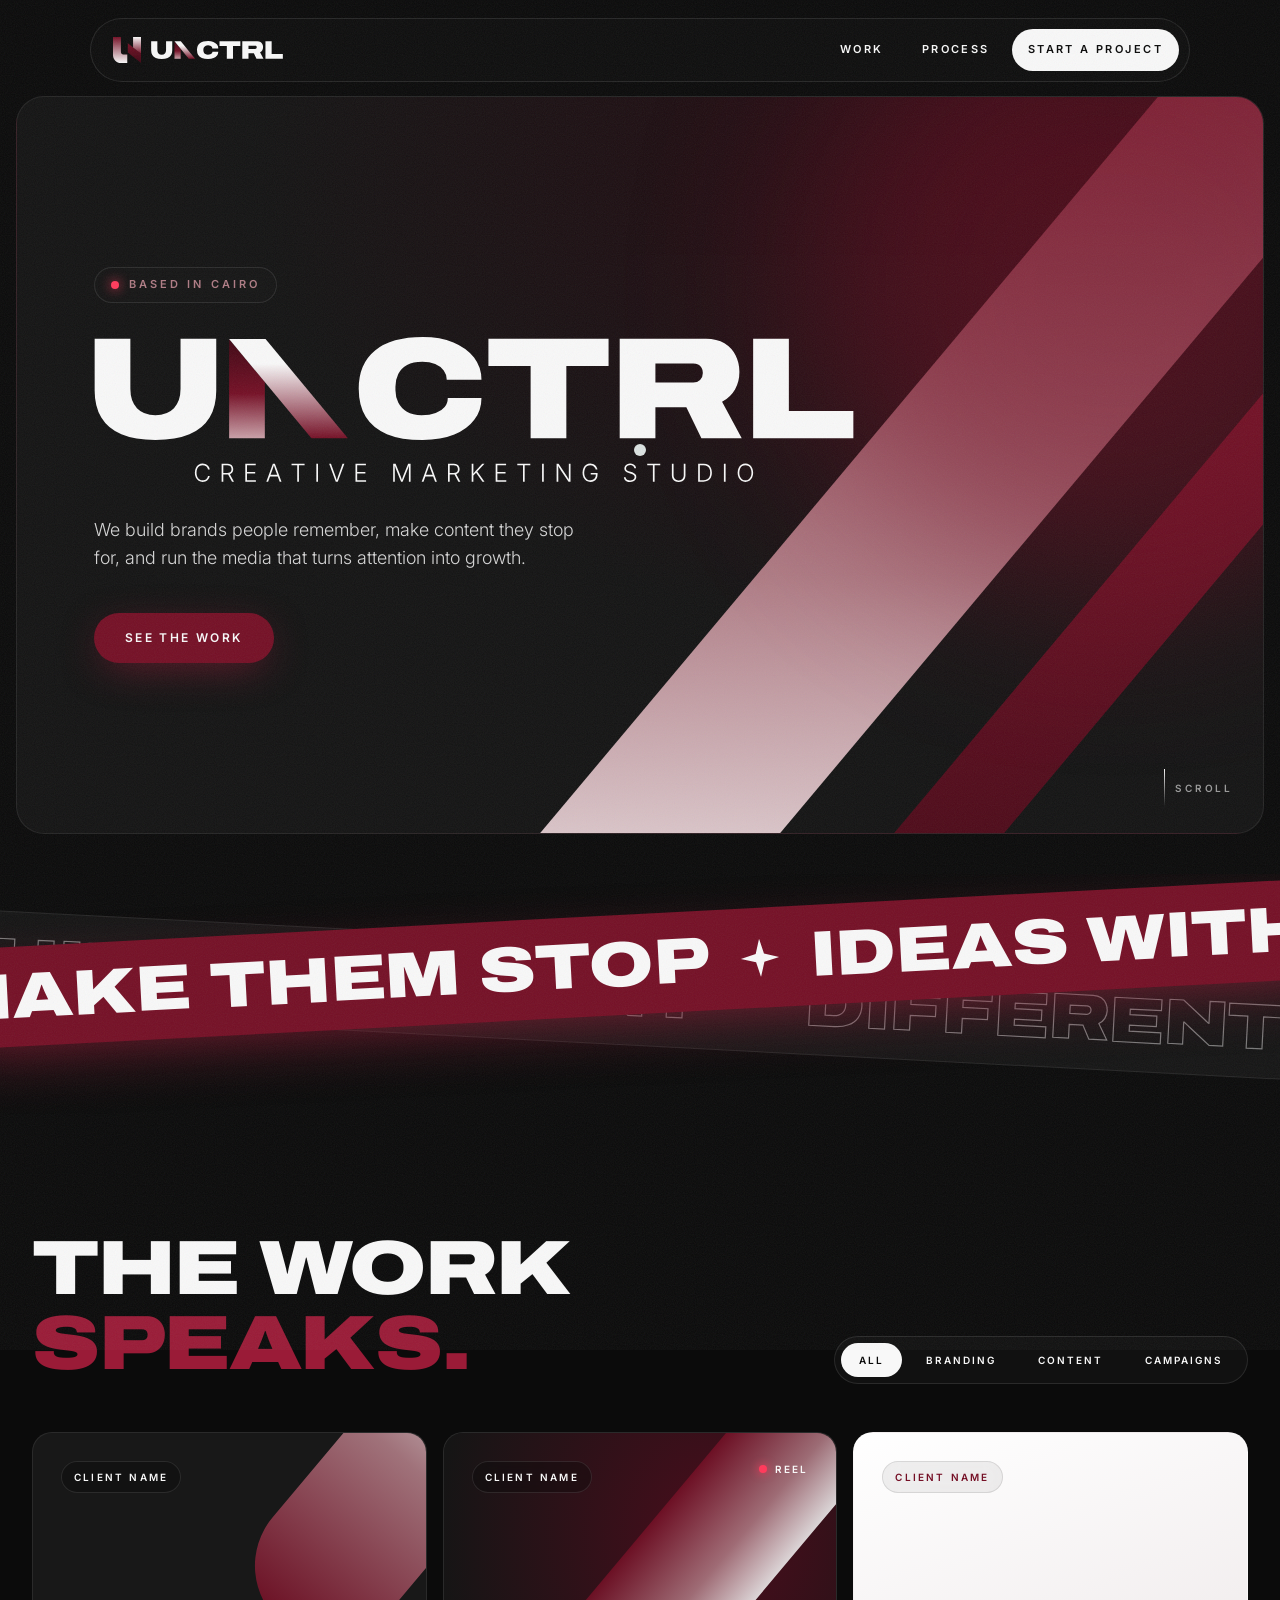
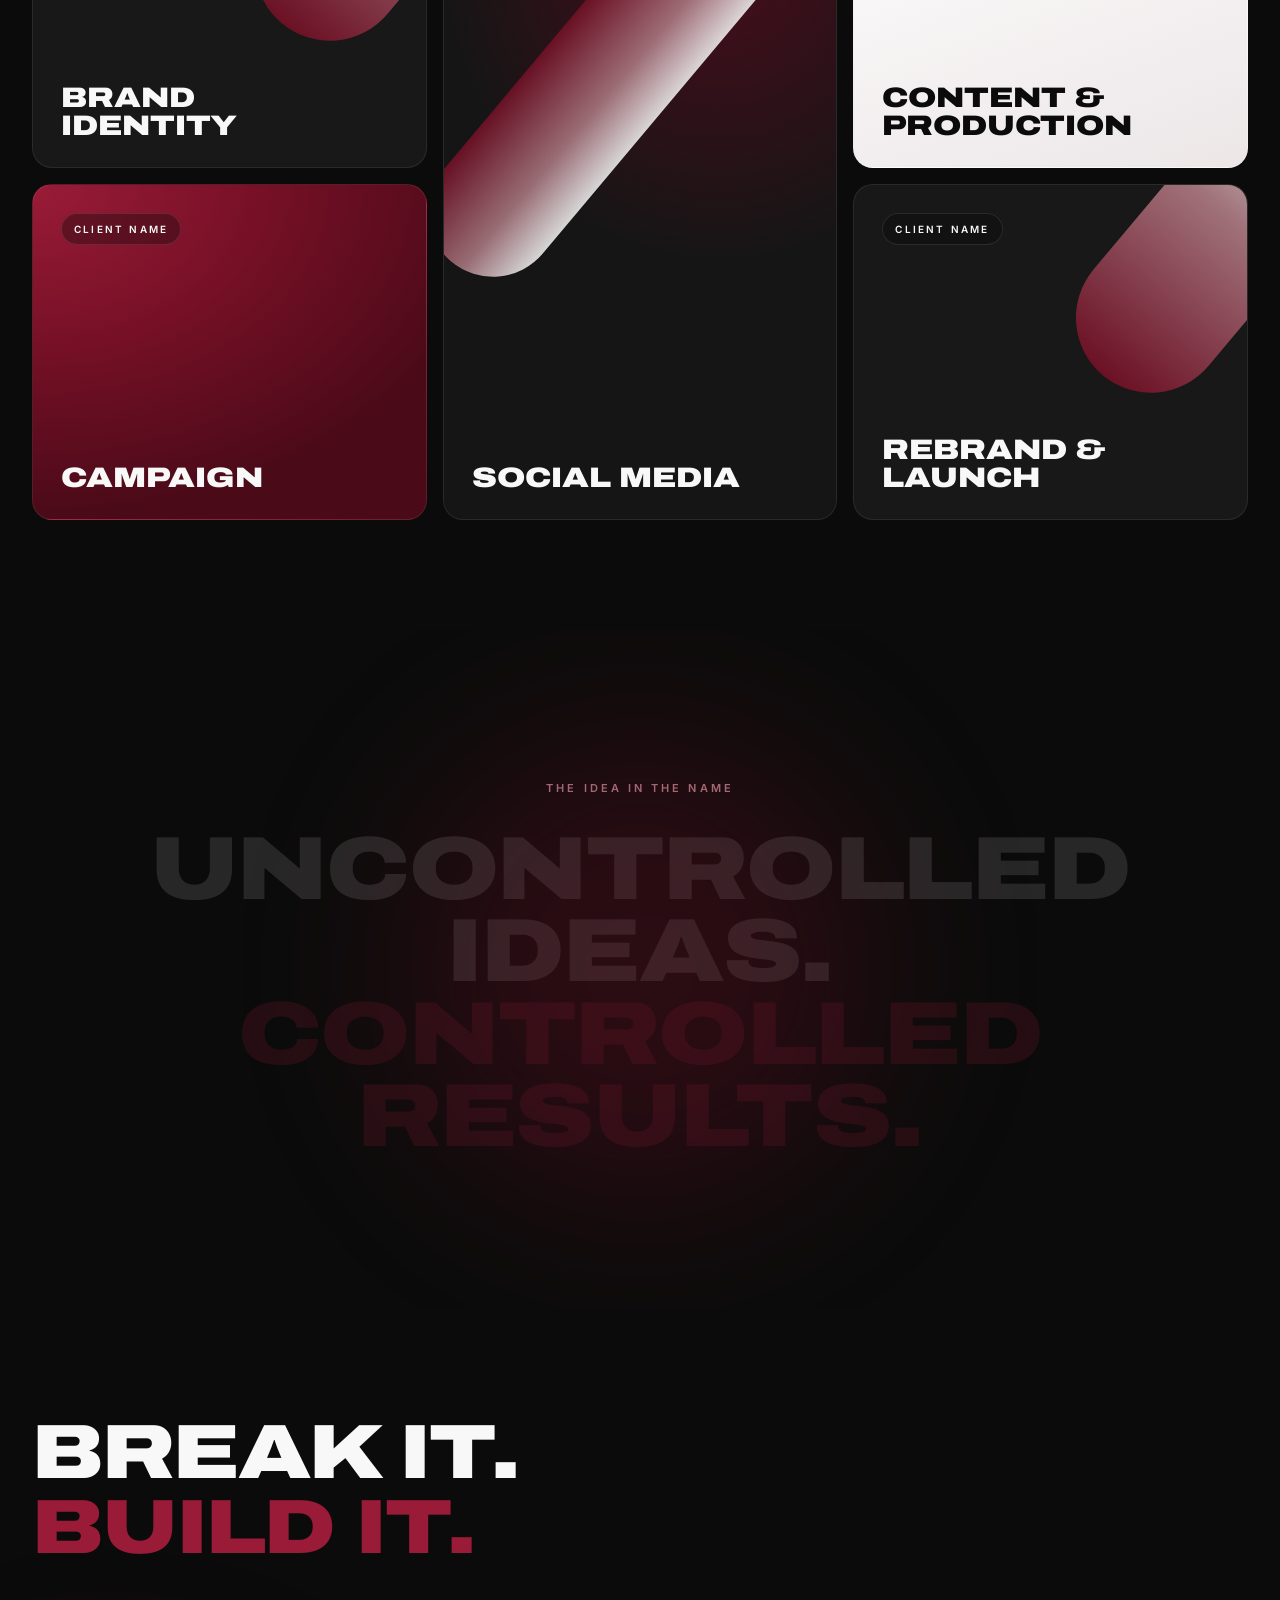
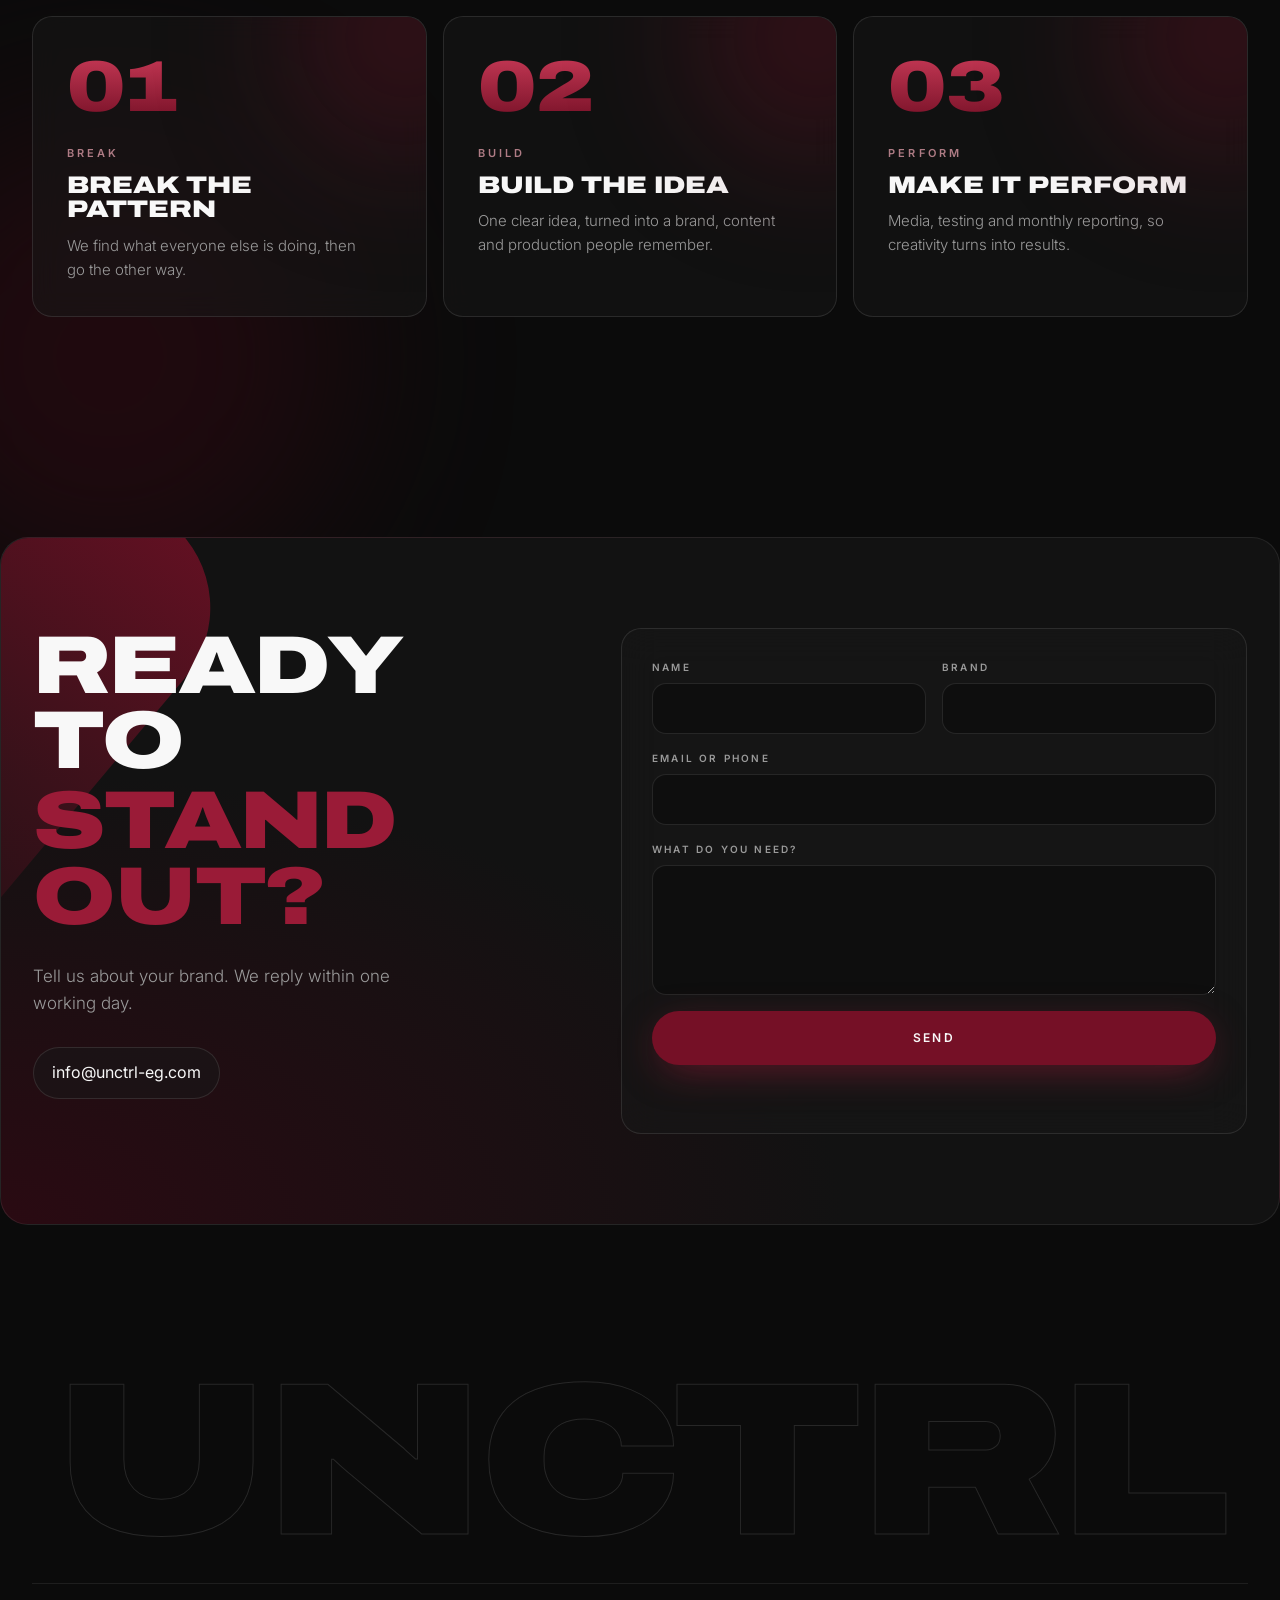
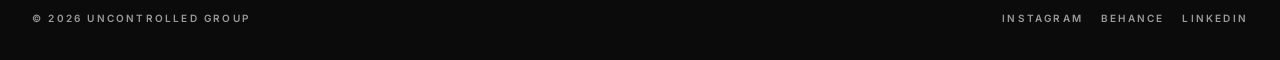
==== public/index.html @ 1ffe5663 "Add backend: admin panel at /admin, D1 content, KV media, contact messages" ====
<!DOCTYPE html>
<html lang="en">
<head>
<meta charset="UTF-8">
<meta name="viewport" content="width=device-width, initial-scale=1">
<title>UNCTRL | Creative marketing studio</title>
<meta name="description" content="UNCTRL is a creative marketing studio. We build brands people remember, make content they stop for, and run the media that turns attention into growth.">
<link rel="icon" href="/favicon.ico" sizes="48x48">
<link rel="icon" href="/favicon.svg" type="image/svg+xml">
<link rel="apple-touch-icon" href="/apple-touch-icon.png">
<link rel="manifest" href="/site.webmanifest">
<meta name="theme-color" content="#0B0B0B">
<meta property="og:title" content="UNCTRL | Creative marketing studio">
<meta property="og:description" content="Uncontrolled ideas. Controlled results.">
<meta property="og:image" content="https://unctrl-eg.com/og-image-1200x630.png">
<meta property="og:image:width" content="1200">
<meta property="og:image:height" content="630">
<link rel="preconnect" href="https://fonts.googleapis.com">
<link rel="preconnect" href="https://fonts.gstatic.com" crossorigin>
<link href="https://fonts.googleapis.com/css2?family=Archivo:wdth,wght@125,900&family=Inter:wght@300;400;600&display=swap" rel="stylesheet">
<link rel="stylesheet" href="/assets/style.css">
</head>
<body data-page="home">
<div class="grain" aria-hidden="true"></div>
<div class="cursor" aria-hidden="true"><span>View</span></div>

<header class="site-head">
  <div class="bar">
    <a class="brand" href="/" aria-label="UNCTRL home">
      <img class="icon" src="/assets/brand/unctrl-icon-gradient.svg" alt="">
      <img class="word" src="/assets/brand/unctrl-logo-gradient.svg" alt="UNCTRL">
    </a>
    <nav class="nav" aria-label="Main">
      <a href="#work">Work</a>
      <a href="#process">Process</a>
      <a class="cta" href="#contact">Start a project</a>
    </nav>
  </div>
</header>

<main>
  <div class="hero">
    <div class="hero-card">
      <span class="glow g1" aria-hidden="true"></span>
      <span class="hero-slash two intro" aria-hidden="true"></span>
      <span class="hero-slash intro" aria-hidden="true"></span>
      <div class="hero-inner">
        <span class="hero-kicker label intro" id="kicker"><i></i><span id="kicker-text"></span></span>
        <h1 class="intro d1"><img class="hero-logo" src="/assets/brand/unctrl-logo-tagline-gradient.svg" alt="UNCTRL"><span class="sr-only" id="tagline-sr"></span></h1>
        <p class="hero-line intro d2" id="hero-line"></p>
        <div class="hero-actions intro d3">
          <a class="btn btn-solid" href="#work">See the work</a>
          <button class="play" id="play" type="button" hidden><span class="ring"><svg viewBox="0 0 24 24" fill="currentColor"><path d="M6 4l14 8-14 8z"/></svg></span>Play showreel</button>
        </div>
      </div>
      <a class="scroll-cue" href="#work"><span></span>Scroll</a>
    </div>
  </div>

  <div class="tapes" aria-hidden="true">
    <div class="tape t2"><div class="tape-track" id="tape2"></div></div>
    <div class="tape t1"><div class="tape-track" id="tape1"></div></div>
  </div>

  <section id="work">
    <div class="wrap">
      <div class="sec-head">
        <h2 class="display reveal" id="work-title"></h2>
        <div class="filters fade" id="filters" role="group" aria-label="Filter projects"></div>
      </div>
      <div class="work-grid" id="work-grid"></div>
    </div>
  </section>

  <section class="statement">
    <span class="glow g1" aria-hidden="true"></span>
    <div class="wrap">
      <span class="label" id="statement-label"></span>
      <h2 class="display" id="statement"></h2>
    </div>
  </section>

  <section class="process" id="process">
    <span class="glow g2" aria-hidden="true"></span>
    <div class="wrap">
      <div class="sec-head"><h2 class="display reveal" id="process-title"></h2></div>
      <div class="steps" id="steps"></div>
    </div>
  </section>

  <section class="clients" id="clients" hidden>
    <div class="wrap">
      <span class="label" id="clients-title"></span>
      <div class="logos" id="logos"></div>
    </div>
  </section>

  <section class="contact" id="contact">
    <div class="panel">
      <span class="slash-bg" aria-hidden="true"></span>
      <div class="wrap grid">
        <div>
          <h2 class="display reveal" id="contact-title"></h2>
          <p class="lead fade" id="contact-text"></p>
          <div class="direct fade" id="direct"></div>
        </div>
        <form class="cform fade" id="cform" novalidate>
          <label>Name<input name="name" autocomplete="name" required></label>
          <label>Brand<input name="brand" autocomplete="organization"></label>
          <label class="full">Email or phone<input name="contact" autocomplete="email" required></label>
          <label class="full">What do you need?<textarea name="message" required></textarea></label>
          <input class="sr-only" name="website" tabindex="-1" autocomplete="off" aria-hidden="true">
          <button class="btn btn-solid" type="submit">Send</button>
          <p class="form-msg" id="form-msg" role="status"></p>
        </form>
      </div>
    </div>
  </section>
</main>

<footer class="site-foot">
  <div class="wrap">
    <div class="foot-big" aria-hidden="true">UNCTRL</div>
    <div class="row"><span id="foot-copy"></span><nav id="foot-social" aria-label="Social"></nav></div>
  </div>
</footer>

<div class="modal" id="modal" role="dialog" aria-modal="true" aria-label="Showreel">
  <button class="btn btn-line close" type="button">Close</button>
  <div class="frame"></div>
</div>

<script src="/assets/app.js"></script>
</body>
</html>
---- assets/style.css ----
:root{
  --black:#0B0B0B; --panel:#131313; --panel-2:#181818; --line:rgba(248,248,248,.08);
  --white:#F8F8F8; --burgundy:#751026; --burgundy-hi:#9A1B37; --mauve:#AF7C85; --grey:#6E6E6E; --grey-hi:#9A9A9A;
  --slash:linear-gradient(180deg,#751026 0%,#AF7C85 60%,#F8F8F8 100%);
  --glass:rgba(24,24,24,.55); --glass-line:rgba(248,248,248,.10);
  --display:"Archivo","Arial Black",sans-serif; --body:"Inter",system-ui,-apple-system,"Segoe UI",sans-serif;
  --r-lg:28px; --r-md:20px; --wrap:1280px;
  --ease:cubic-bezier(.16,1,.3,1);
}
*{box-sizing:border-box;margin:0;padding:0}
html{scroll-behavior:smooth}
body{background:var(--black);color:var(--white);font-family:var(--body);font-weight:300;line-height:1.6;-webkit-font-smoothing:antialiased;overflow-x:hidden}
img,video,iframe{display:block;max-width:100%}
a{color:inherit}
::selection{background:var(--burgundy);color:var(--white)}
:focus-visible{outline:2px solid var(--mauve);outline-offset:3px;border-radius:6px}
[hidden]{display:none!important}
.sr-only{position:absolute;width:1px;height:1px;overflow:hidden;clip:rect(0 0 0 0)}
.wrap{max-width:var(--wrap);margin:0 auto;padding:0 32px}
.display{font-family:var(--display);font-stretch:125%;font-weight:900;text-transform:uppercase;line-height:.92;letter-spacing:-.015em}
.accent{color:var(--burgundy-hi)}
.label{font-size:11px;font-weight:600;letter-spacing:.28em;text-transform:uppercase;color:var(--mauve)}

/* atmosphere: grain + drifting glow */
.grain{position:fixed;inset:-50%;z-index:100;pointer-events:none;opacity:.07;
  background-image:url("data:image/svg+xml,%3Csvg xmlns='http://www.w3.org/2000/svg' width='160' height='160'%3E%3Cfilter id='n'%3E%3CfeTurbulence type='fractalNoise' baseFrequency='.9' numOctaves='3' stitchTiles='stitch'/%3E%3C/filter%3E%3Crect width='100%25' height='100%25' filter='url(%23n)'/%3E%3C/svg%3E");
  animation:grain 1.2s steps(6) infinite}
@keyframes grain{0%{transform:translate(0,0)}20%{transform:translate(-3%,2%)}40%{transform:translate(2%,-3%)}60%{transform:translate(-2%,-1%)}80%{transform:translate(3%,3%)}100%{transform:translate(0,0)}}
.glow{position:absolute;border-radius:50%;filter:blur(90px);pointer-events:none;z-index:0;opacity:.55}
.glow.g1{width:620px;height:620px;background:#751026;top:-120px;right:-160px;animation:drift 18s ease-in-out infinite alternate}
.glow.g2{width:460px;height:460px;background:#3F0814;bottom:-160px;left:-120px;animation:drift 22s ease-in-out infinite alternate-reverse}
@keyframes drift{to{transform:translate(-80px,60px) scale(1.15)}}

/* buttons */
.btn{position:relative;display:inline-flex;align-items:center;justify-content:center;gap:10px;font:600 12px/1 var(--body);letter-spacing:.2em;text-transform:uppercase;padding:18px 30px;border-radius:999px;border:1px solid transparent;cursor:pointer;text-decoration:none;transition:background .3s var(--ease),color .3s,border-color .3s,box-shadow .4s var(--ease),transform .4s var(--ease)}
.btn-solid{background:var(--burgundy);color:var(--white);box-shadow:0 10px 40px -10px rgba(154,27,55,.7)}
.btn-solid:hover{background:var(--burgundy-hi);box-shadow:0 14px 60px -8px rgba(154,27,55,.9)}
.btn-line{border-color:var(--glass-line);color:var(--white);background:var(--glass);backdrop-filter:blur(12px)}
.btn-line:hover{border-color:rgba(248,248,248,.4)}

/* header: floating glass pill */
.site-head{position:fixed;top:18px;left:0;right:0;z-index:40;pointer-events:none}
.site-head .bar{pointer-events:auto;max-width:1100px;margin:0 auto;display:flex;align-items:center;justify-content:space-between;gap:20px;padding:10px 10px 10px 22px;border-radius:999px;background:rgba(19,19,19,.55);border:1px solid var(--glass-line);backdrop-filter:blur(18px) saturate(140%);-webkit-backdrop-filter:blur(18px) saturate(140%);transition:transform .5s var(--ease)}
.site-head.hide .bar{transform:translateY(-120%)}
.brand{display:flex;align-items:center;gap:10px;text-decoration:none}
.brand .icon{height:26px;width:auto}
.brand .word{height:18px;width:auto}
.nav{display:flex;align-items:center;gap:6px}
.nav a{font-size:11px;font-weight:600;letter-spacing:.22em;text-transform:uppercase;text-decoration:none;color:var(--white);padding:12px 16px;border-radius:999px;transition:background .3s}
.nav a:hover{background:rgba(248,248,248,.08)}
.nav a.cta{background:var(--white);color:var(--black)}
.nav a.cta:hover{background:var(--mauve);color:var(--white)}

/* hero */
.hero{position:relative;padding:96px 16px 0}
.hero-card{position:relative;max-width:1440px;margin:0 auto;border-radius:var(--r-lg);overflow:hidden;background:radial-gradient(120% 120% at 85% 10%,#2a0a12 0%,#141414 55%);border:1px solid var(--line);min-height:min(82vh,780px);display:flex;align-items:center;isolation:isolate}
.hero-photo{position:absolute;inset:0 0 0 35%;background-size:cover;background-position:center;filter:grayscale(1) contrast(1.1);opacity:.8;z-index:-1}
.hero-photo::after{content:"";position:absolute;inset:0;background:linear-gradient(90deg,#141414 0%,rgba(20,20,20,.1) 45%,rgba(117,16,38,.35) 100%)}
.hero-slash{position:absolute;top:-25%;bottom:-25%;right:14%;width:240px;border-radius:120px;background:var(--slash);transform:skewX(-40deg) translateX(var(--sx,0));opacity:.95;z-index:-1;filter:drop-shadow(0 0 60px rgba(154,27,55,.45))}
.hero-slash.two{right:-4%;width:110px;opacity:.5;background:linear-gradient(180deg,#9A1B37,#3F0814)}
.hero-photo ~ .hero-slash{mix-blend-mode:screen;opacity:.7}
.hero .glow.g1{opacity:.45}
.hero-inner{position:relative;z-index:2;padding:90px 6vw;width:100%}
.hero-kicker{display:inline-flex;align-items:center;gap:10px;padding:8px 16px;border-radius:999px;background:var(--glass);border:1px solid var(--glass-line);backdrop-filter:blur(10px);margin-bottom:34px}
.hero-kicker i{width:8px;height:8px;border-radius:50%;background:#ff3b5c;box-shadow:0 0 12px #ff3b5c;animation:pulse 2s infinite}
@keyframes pulse{50%{opacity:.35}}
.hero-logo{width:min(760px,74vw);height:auto}
.hero-line{margin-top:34px;max-width:46ch;font-size:clamp(16px,1.4vw,19px);color:#d6d6d6}
.hero-actions{display:flex;flex-wrap:wrap;align-items:center;gap:14px;margin-top:40px}
.play{display:inline-flex;align-items:center;gap:14px;background:none;border:0;color:var(--white);cursor:pointer;font:600 11px/1 var(--body);letter-spacing:.26em;text-transform:uppercase}
.play .ring{width:58px;height:58px;border-radius:50%;display:grid;place-items:center;background:var(--glass);border:1px solid var(--glass-line);backdrop-filter:blur(10px);transition:background .3s,transform .4s var(--ease)}
.play:hover .ring{background:var(--burgundy);transform:scale(1.08)}
.play svg{width:16px;height:16px;margin-left:3px}
.scroll-cue{position:absolute;right:30px;bottom:26px;z-index:2;display:flex;align-items:center;gap:10px;font-size:10px;font-weight:600;letter-spacing:.28em;text-transform:uppercase;color:var(--grey-hi);text-decoration:none}
.scroll-cue span{width:1px;height:38px;background:linear-gradient(var(--white),transparent);animation:cue 2s var(--ease) infinite}
@keyframes cue{0%{transform:scaleY(0);transform-origin:top}50%{transform:scaleY(1);transform-origin:top}51%{transform-origin:bottom}100%{transform:scaleY(0);transform-origin:bottom}}

/* load-in */
.intro{opacity:0;transform:translateY(30px);filter:blur(8px);transition:opacity 1.1s var(--ease),transform 1.1s var(--ease),filter 1.1s var(--ease)}
.loaded .intro{opacity:1;transform:none;filter:none}
.loaded .intro.d1{transition-delay:.15s}.loaded .intro.d2{transition-delay:.3s}.loaded .intro.d3{transition-delay:.45s}
.hero-slash.intro{transform:skewX(-40deg) translateY(40%);filter:none}
.loaded .hero-slash.intro{transform:skewX(-40deg) translateY(0);transition-duration:1.6s}

/* tape marquee */
.tapes{position:relative;height:240px;margin:40px 0 10px;overflow:hidden}
.tape{position:absolute;left:-5%;width:110%;display:flex;overflow:hidden;padding:18px 0}
.tape.t1{top:40px;background:var(--burgundy);transform:rotate(-3deg);z-index:2;box-shadow:0 20px 60px -20px rgba(154,27,55,.8)}
.tape.t2{top:70px;background:#151515;border-top:1px solid var(--line);border-bottom:1px solid var(--line);transform:rotate(3deg)}
.tape-track{display:flex;width:max-content;animation:marquee 30s linear infinite}
.tape.t2 .tape-track{animation-direction:reverse;animation-duration:38s}
.tape span{font-family:var(--display);font-stretch:125%;font-weight:900;text-transform:uppercase;font-size:clamp(36px,5vw,68px);line-height:1;white-space:nowrap;padding-right:.5em;display:flex;align-items:center;gap:.5em}
.tape.t2 span{color:transparent;-webkit-text-stroke:1.2px rgba(248,248,248,.45)}
.tape span svg{width:.6em;height:.6em;flex:none}
@keyframes marquee{to{transform:translateX(-50%)}}

/* sections */
section{position:relative;padding:110px 0}
.sec-head{display:flex;justify-content:space-between;align-items:flex-end;gap:24px;flex-wrap:wrap;margin-bottom:48px}
.sec-head h2{font-size:clamp(44px,6vw,92px)}

/* reveal-by-line headings */
.reveal .ln{display:block;overflow:hidden;padding-bottom:.06em}
.reveal .ln>span{display:block;transform:translateY(105%);transition:transform 1.1s var(--ease)}
.reveal.in .ln>span{transform:none}
.reveal.in .ln:nth-child(2)>span{transition-delay:.08s}
.reveal.in .ln:nth-child(3)>span{transition-delay:.16s}
.fade{opacity:0;transform:translateY(40px);transition:opacity 1s var(--ease),transform 1s var(--ease)}
.fade.in{opacity:1;transform:none}

/* work */
.filters{display:flex;gap:6px;flex-wrap:wrap;padding:6px;border-radius:999px;background:var(--glass);border:1px solid var(--glass-line);backdrop-filter:blur(10px)}
.filters button{font:600 10px/1 var(--body);letter-spacing:.2em;text-transform:uppercase;padding:12px 18px;border-radius:999px;border:0;background:none;color:var(--white);cursor:pointer;transition:background .3s,color .3s}
.filters button:hover{background:rgba(248,248,248,.08)}
.filters button[aria-pressed="true"]{background:var(--white);color:var(--black)}
.work-grid{display:grid;grid-template-columns:repeat(3,1fr);grid-auto-rows:160px;grid-auto-flow:dense;gap:16px}
.card{--mx:50%;--my:50%;position:relative;border-radius:var(--r-md);overflow:hidden;text-decoration:none;display:flex;flex-direction:column;justify-content:space-between;padding:28px;background:var(--panel-2);color:var(--white);isolation:isolate;grid-row:span 2;border:1px solid var(--line);transition:transform .6s var(--ease),border-color .4s,box-shadow .6s var(--ease)}
.card:hover{transform:translateY(-6px);border-color:rgba(175,124,133,.45);box-shadow:0 30px 80px -30px rgba(117,16,38,.8)}
.card::before{content:"";position:absolute;inset:0;z-index:1;pointer-events:none;opacity:0;transition:opacity .4s;background:radial-gradient(420px circle at var(--mx) var(--my),rgba(248,248,248,.10),transparent 45%)}
.card:hover::before{opacity:1}
.card.tall{grid-row:span 4}
.card .client{position:relative;z-index:2;display:inline-flex;align-self:flex-start;font-size:10px;font-weight:600;letter-spacing:.22em;text-transform:uppercase;padding:7px 12px;border-radius:999px;background:rgba(11,11,11,.35);border:1px solid var(--glass-line);backdrop-filter:blur(8px);color:var(--white)}
.card h3{font-family:var(--display);font-stretch:125%;font-weight:900;text-transform:uppercase;font-size:clamp(22px,2.2vw,32px);line-height:.98;max-width:12ch;position:relative;z-index:2}
.card .meta{position:relative;z-index:2;display:flex;justify-content:space-between;align-items:flex-end;gap:12px}
.card .go{flex:none;width:44px;height:44px;border-radius:50%;display:grid;place-items:center;background:var(--white);color:var(--black);transform:scale(0) rotate(-45deg);transition:transform .5s var(--ease)}
.card:hover .go{transform:scale(1) rotate(0)}
.card .go svg{width:16px;height:16px}
.card .cslash{position:absolute;right:-40px;top:-110px;width:150px;height:340px;border-radius:80px;background:linear-gradient(0deg,#751026 0%,#AF7C85 60%,#F8F8F8 100%);transform:rotate(40deg);opacity:.9;z-index:0;transition:transform .8s var(--ease)}
.card:hover .cslash{transform:rotate(40deg) translateY(30px)}
.card.v-burgundy{background:radial-gradient(120% 100% at 0% 0%,#9A1B37 0%,#751026 50%,#4a0a18 100%)}
.card.v-light{background:linear-gradient(160deg,#ffffff 0%,#ece6e7 100%);color:var(--black)}
.card.v-light .client{background:rgba(11,11,11,.06);border-color:rgba(11,11,11,.1);color:var(--burgundy)}
.card.v-light .go{background:var(--black);color:var(--white)}
.card.v-light::before{background:radial-gradient(420px circle at var(--mx) var(--my),rgba(117,16,38,.12),transparent 45%)}
.card.v-photo .cover{position:absolute;inset:0;width:100%;height:100%;object-fit:cover;z-index:-1;transition:transform 1s var(--ease)}
.card.v-photo:hover .cover{transform:scale(1.06)}
.card.v-photo::after{content:"";position:absolute;inset:0;background:linear-gradient(180deg,rgba(11,11,11,0) 40%,rgba(11,11,11,.85) 100%);z-index:-1}
.card .tall-art{position:absolute;inset:0;z-index:-1;background:radial-gradient(120% 80% at 70% 15%,#4a0d1c 0%,#151515 60%)}
.card .tall-art::before{content:"";position:absolute;left:-25%;top:20%;width:150%;height:130px;border-radius:80px;background:var(--slash);transform:rotate(-50deg);opacity:.85;transition:transform .9s var(--ease)}
.card:hover .tall-art::before{transform:rotate(-50deg) translateX(40px)}
.card .reel{position:absolute;top:28px;right:28px;z-index:2;display:flex;align-items:center;gap:8px;font-size:10px;font-weight:600;letter-spacing:.22em;text-transform:uppercase}
.card .reel i{width:8px;height:8px;border-radius:50%;background:#ff3b5c;box-shadow:0 0 10px #ff3b5c}
.empty{grid-column:1/-1;padding:60px;border:1px dashed #333;border-radius:var(--r-md);text-align:center;color:var(--grey-hi)}

/* statement (scroll-filled text) */
.statement{padding:150px 0;text-align:center;overflow:hidden}
.statement .label{display:block;margin-bottom:30px}
.statement h2{font-size:clamp(40px,7vw,120px)}
.fill{background:linear-gradient(90deg,var(--white) 0 var(--p,0%),rgba(248,248,248,.12) var(--p,0%) 100%);-webkit-background-clip:text;background-clip:text;color:transparent}
.fill.accent{background:linear-gradient(90deg,var(--burgundy-hi) 0 var(--p,0%),rgba(154,27,55,.18) var(--p,0%) 100%);-webkit-background-clip:text;background-clip:text}
.statement .glow.g1{width:460px;height:460px;top:calc(50% - 230px);right:calc(50% - 230px);opacity:.3}

/* process */
.steps{display:grid;grid-template-columns:repeat(3,1fr);gap:16px}
.step{position:relative;padding:34px;border-radius:var(--r-md);background:var(--glass);border:1px solid var(--glass-line);backdrop-filter:blur(14px);overflow:hidden;transition:transform .6s var(--ease),border-color .4s}
.step:hover{transform:translateY(-6px);border-color:rgba(175,124,133,.4)}
.step::after{content:"";position:absolute;width:240px;height:240px;right:-100px;top:-100px;border-radius:50%;background:#751026;filter:blur(70px);opacity:.35;transition:opacity .5s}
.step:hover::after{opacity:.7}
.step .num{font-family:var(--display);font-stretch:125%;font-weight:900;font-size:72px;line-height:1;background:linear-gradient(180deg,#C93A57,#751026);-webkit-background-clip:text;background-clip:text;color:transparent}
.step .label{display:block;margin:22px 0 10px}
.step h3{font-family:var(--display);font-stretch:125%;font-weight:900;text-transform:uppercase;font-size:24px;line-height:1.02}
.step p{color:var(--grey-hi);font-size:15px;margin-top:12px;max-width:34ch}
.process .glow.g2{opacity:.4}

/* clients */
.clients{text-align:center}
.clients .label{display:block;margin-bottom:28px;color:var(--grey-hi)}
.logos{display:grid;grid-template-columns:repeat(6,1fr);gap:12px}
.logos div{height:92px;border:1px solid var(--line);border-radius:16px;display:grid;place-items:center;padding:18px;background:rgba(248,248,248,.02);transition:background .3s}
.logos div:hover{background:rgba(248,248,248,.06)}
.logos img{max-height:44px;width:auto;filter:grayscale(1) brightness(1.6);opacity:.8}

/* contact */
.contact{overflow:hidden}
.contact .panel{position:relative;max-width:1440px;margin:0 auto;border-radius:var(--r-lg);border:1px solid var(--line);background:radial-gradient(120% 120% at 0% 100%,#2a0a12 0%,#121212 55%);overflow:hidden;isolation:isolate;padding:90px 0}
.contact .slash-bg{position:absolute;left:-120px;top:-80px;width:220px;height:560px;border-radius:120px;background:linear-gradient(180deg,var(--burgundy),rgba(117,16,38,0));transform:rotate(40deg);opacity:.8;z-index:-1}
.contact .grid{display:grid;grid-template-columns:1fr 1fr;gap:70px;align-items:start}
.contact h2{font-size:clamp(48px,6.4vw,96px)}
.contact .lead{color:var(--grey-hi);margin-top:24px;max-width:36ch;font-size:17px}
.contact .direct{margin-top:30px;display:flex;flex-wrap:wrap;gap:10px}
.contact .direct a{text-decoration:none;font-weight:400;padding:12px 18px;border-radius:999px;background:var(--glass);border:1px solid var(--glass-line);transition:border-color .3s}
.contact .direct a:hover{border-color:var(--mauve)}
form.cform{display:grid;grid-template-columns:1fr 1fr;gap:16px;padding:30px;border-radius:var(--r-md);background:var(--glass);border:1px solid var(--glass-line);backdrop-filter:blur(18px)}
.cform label{display:grid;gap:8px;font-size:10px;font-weight:600;letter-spacing:.22em;text-transform:uppercase;color:var(--grey-hi)}
.cform .full{grid-column:1/-1}
.cform input,.cform textarea{background:rgba(11,11,11,.6);border:1px solid rgba(248,248,248,.1);border-radius:14px;color:var(--white);font:400 15px var(--body);padding:15px 16px;letter-spacing:0;text-transform:none;transition:border-color .3s,box-shadow .3s}
.cform input:focus,.cform textarea:focus{border-color:var(--mauve);outline:none;box-shadow:0 0 0 4px rgba(175,124,133,.15)}
.cform textarea{min-height:130px;resize:vertical}
.cform .btn{grid-column:1/-1;padding:20px}
.form-msg{grid-column:1/-1;min-height:1.6em;font-size:14px}
.form-msg.err{color:#ff9aa9}

/* footer */
.site-foot{padding:40px 0 34px}
.foot-big{font-family:var(--display);font-stretch:125%;font-weight:900;font-size:clamp(64px,17vw,260px);line-height:.8;text-align:center;letter-spacing:-.02em;color:transparent;-webkit-text-stroke:1px rgba(248,248,248,.12);margin-bottom:34px;user-select:none}
.site-foot .row{display:flex;justify-content:space-between;gap:20px;flex-wrap:wrap;font-size:10px;font-weight:600;letter-spacing:.22em;text-transform:uppercase;color:var(--grey-hi);border-top:1px solid var(--line);padding-top:26px}
.site-foot nav{display:flex;gap:18px}
.site-foot a{text-decoration:none}
.site-foot a:hover{color:var(--white)}

/* custom cursor (pointer devices only) */
.cursor{position:fixed;top:0;left:0;z-index:200;pointer-events:none;width:12px;height:12px;margin:-6px 0 0 -6px;border-radius:50%;background:var(--white);mix-blend-mode:difference;transition:width .35s var(--ease),height .35s var(--ease),margin .35s var(--ease),background .35s;display:grid;place-items:center}
.cursor span{font:600 10px/1 var(--body);letter-spacing:.2em;text-transform:uppercase;color:var(--black);opacity:0;transition:opacity .2s}
.cursor.link{width:46px;height:46px;margin:-23px 0 0 -23px}
.cursor.view{width:96px;height:96px;margin:-48px 0 0 -48px;mix-blend-mode:normal;background:var(--white)}
.cursor.view span{opacity:1}
@media (hover:none),(pointer:coarse){.cursor{display:none}}

/* video modal */
.modal{position:fixed;inset:0;z-index:150;background:rgba(0,0,0,.85);backdrop-filter:blur(10px);display:none;align-items:center;justify-content:center;padding:24px}
.modal.open{display:flex}
.modal .frame{width:min(1100px,100%);aspect-ratio:16/9;background:#000;border-radius:var(--r-md);overflow:hidden}
.modal .frame iframe,.modal .frame video{width:100%;height:100%;border:0}
.modal .close{position:absolute;top:20px;right:24px}

/* project page */
.p-head{padding:150px 0 40px}
.p-head .back{display:inline-flex;font-size:11px;font-weight:600;letter-spacing:.22em;text-transform:uppercase;color:var(--white);text-decoration:none;padding:10px 16px;border-radius:999px;background:var(--glass);border:1px solid var(--glass-line)}
.p-head .back:hover{border-color:var(--mauve)}
.p-head h1{font-size:clamp(48px,8vw,128px);margin-top:30px}
.p-meta{display:flex;gap:10px;flex-wrap:wrap;margin-top:34px}
.p-meta div{padding:14px 20px;border-radius:16px;background:var(--glass);border:1px solid var(--glass-line)}
.p-meta div span{display:block}
.p-meta div span:last-child{margin-top:4px;font-weight:400}
.p-body{display:grid;grid-template-columns:1fr 1.4fr;gap:60px;padding:40px 0 20px}
.p-body .p-sum{font-size:24px;color:var(--white);font-weight:400;line-height:1.4}
.p-body p{color:#cfcfcf;font-size:18px;max-width:60ch;white-space:pre-line}
.p-video,.p-cover{border-radius:var(--r-md);overflow:hidden;margin:30px 0;border:1px solid var(--line)}
.p-video{aspect-ratio:16/9;background:#000}
.p-video iframe,.p-video video{width:100%;height:100%;border:0}
.p-cover img{width:100%}
.p-gallery{display:grid;grid-template-columns:1fr 1fr;gap:16px;padding-bottom:40px}
.p-gallery img{width:100%;border-radius:var(--r-md)}
.p-next{padding:60px 0 90px}
.p-next a{display:block;text-decoration:none;padding:40px;border-radius:var(--r-lg);border:1px solid var(--line);background:radial-gradient(120% 140% at 100% 0%,#2a0a12 0%,#141414 60%);transition:border-color .4s,transform .6s var(--ease)}
.p-next a:hover{border-color:rgba(175,124,133,.5);transform:translateY(-4px)}
.p-next .display{font-size:clamp(32px,5vw,72px);display:block;margin-top:14px}

@media (max-width:980px){
  .work-grid{grid-template-columns:1fr 1fr}
  .steps{grid-template-columns:1fr}
  .logos{grid-template-columns:repeat(3,1fr)}
  .contact .grid,.p-body{grid-template-columns:1fr;gap:40px}
}
@media (max-width:640px){
  .wrap{padding:0 20px}
  .site-head{top:10px;padding:0 10px}
  .site-head .bar{padding:8px 8px 8px 16px}
  .nav a:not(.cta){display:none}
  .brand .word{height:15px}
  .brand .icon{height:22px}
  .hero{padding:78px 10px 0}
  .hero-card{min-height:78vh}
  .hero-inner{padding:60px 22px 90px}
  .hero-slash{right:-14%;width:130px}
  .hero-slash.two{display:none}
  .hero-photo{inset:0}
  .tapes{height:170px}
  .tape{padding:12px 0}
  .tape.t2{top:60px}
  .work-grid{grid-template-columns:1fr;grid-auto-rows:120px}
  .card.tall{grid-row:span 3}
  .card .go{transform:none;width:38px;height:38px}
  form.cform{grid-template-columns:1fr;padding:20px}
  .contact .panel{padding:60px 0}
  .logos{grid-template-columns:repeat(2,1fr)}
  .p-gallery{grid-template-columns:1fr}
  section{padding:80px 0}
  .statement{padding:100px 0}
  .statement h2{font-size:7.4vw}
  .glow.g1{width:340px;height:340px}
  .statement .glow.g1{width:280px;height:280px;top:calc(50% - 140px);right:calc(50% - 140px)}
  .filters{border-radius:22px}
}
@media (prefers-reduced-motion:reduce){
  html{scroll-behavior:auto}
  .grain,.glow,.tape-track,.hero-kicker i,.scroll-cue span{animation:none}
  .intro,.fade,.reveal .ln>span{opacity:1!important;transform:none!important;filter:none!important;transition:none!important}
  .card,.card .cslash,.step,.cover{transition:none!important}
  .fill{--p:100%!important}
}
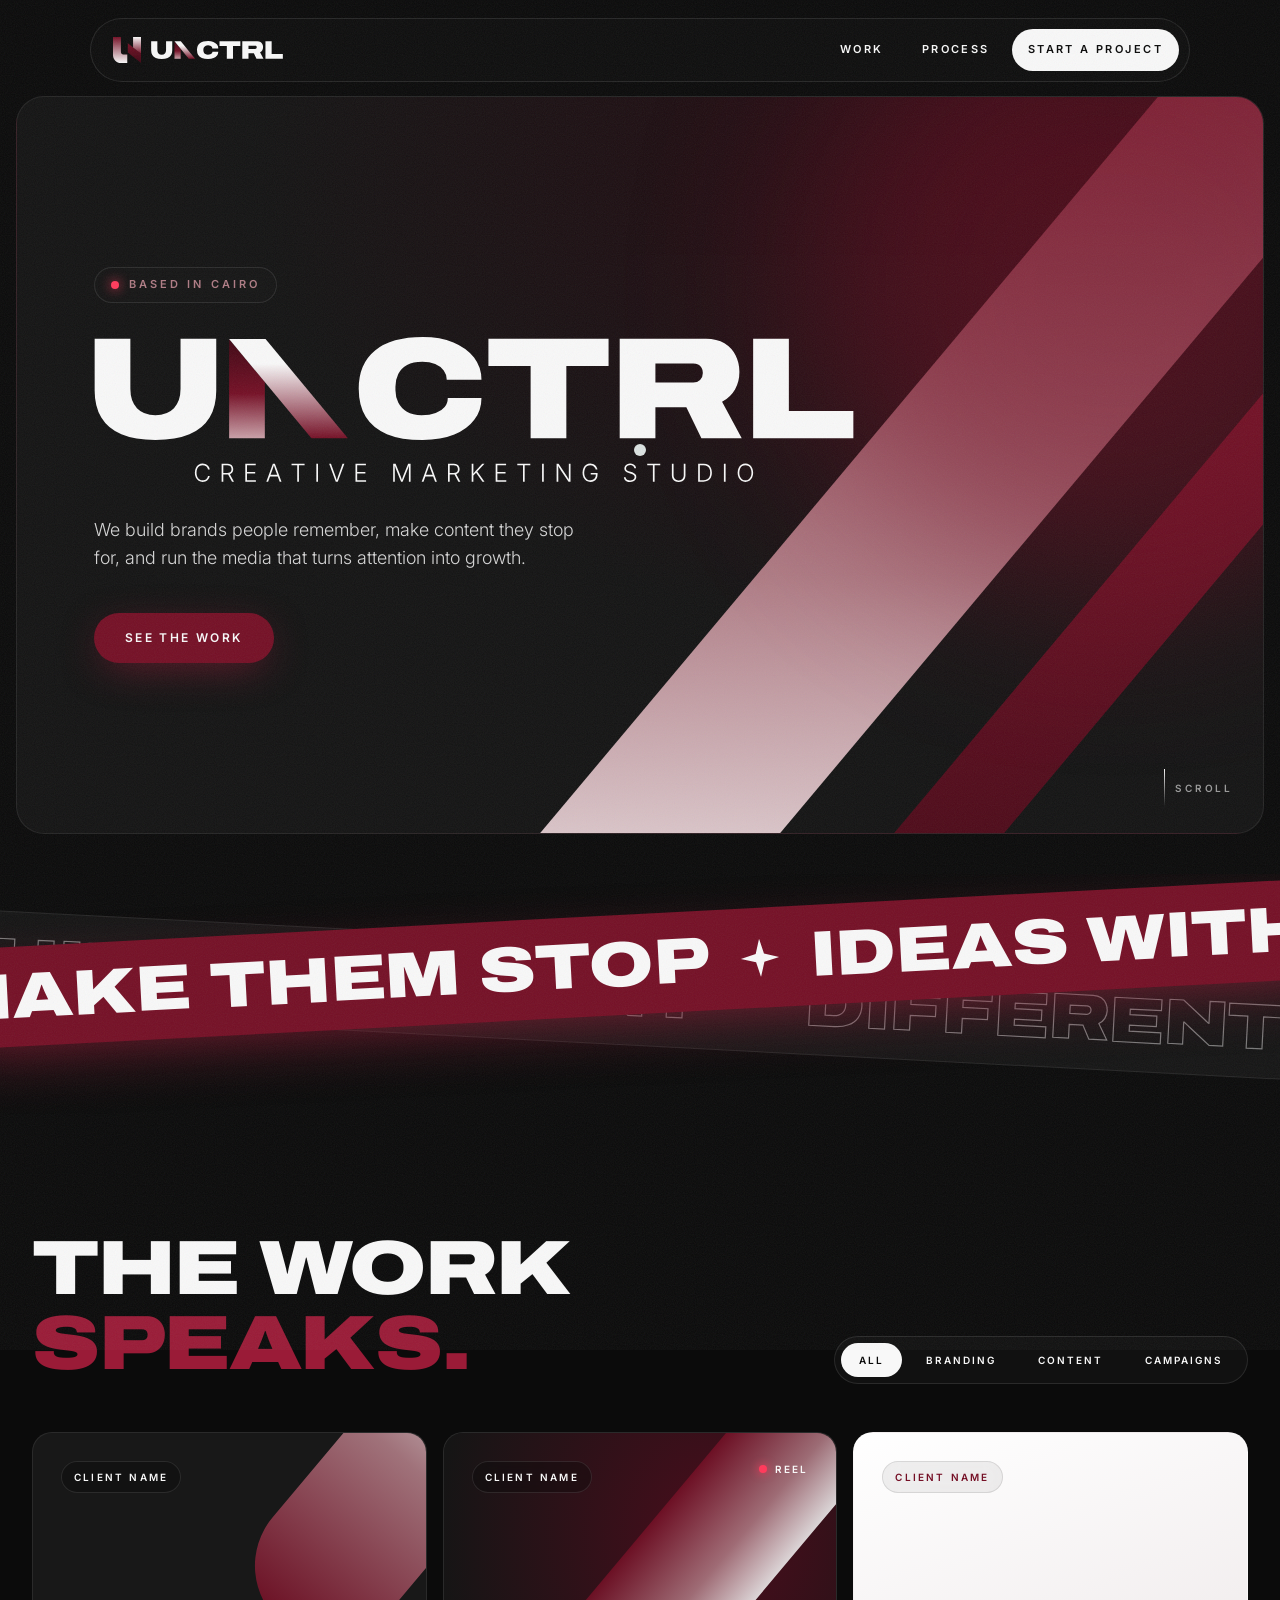
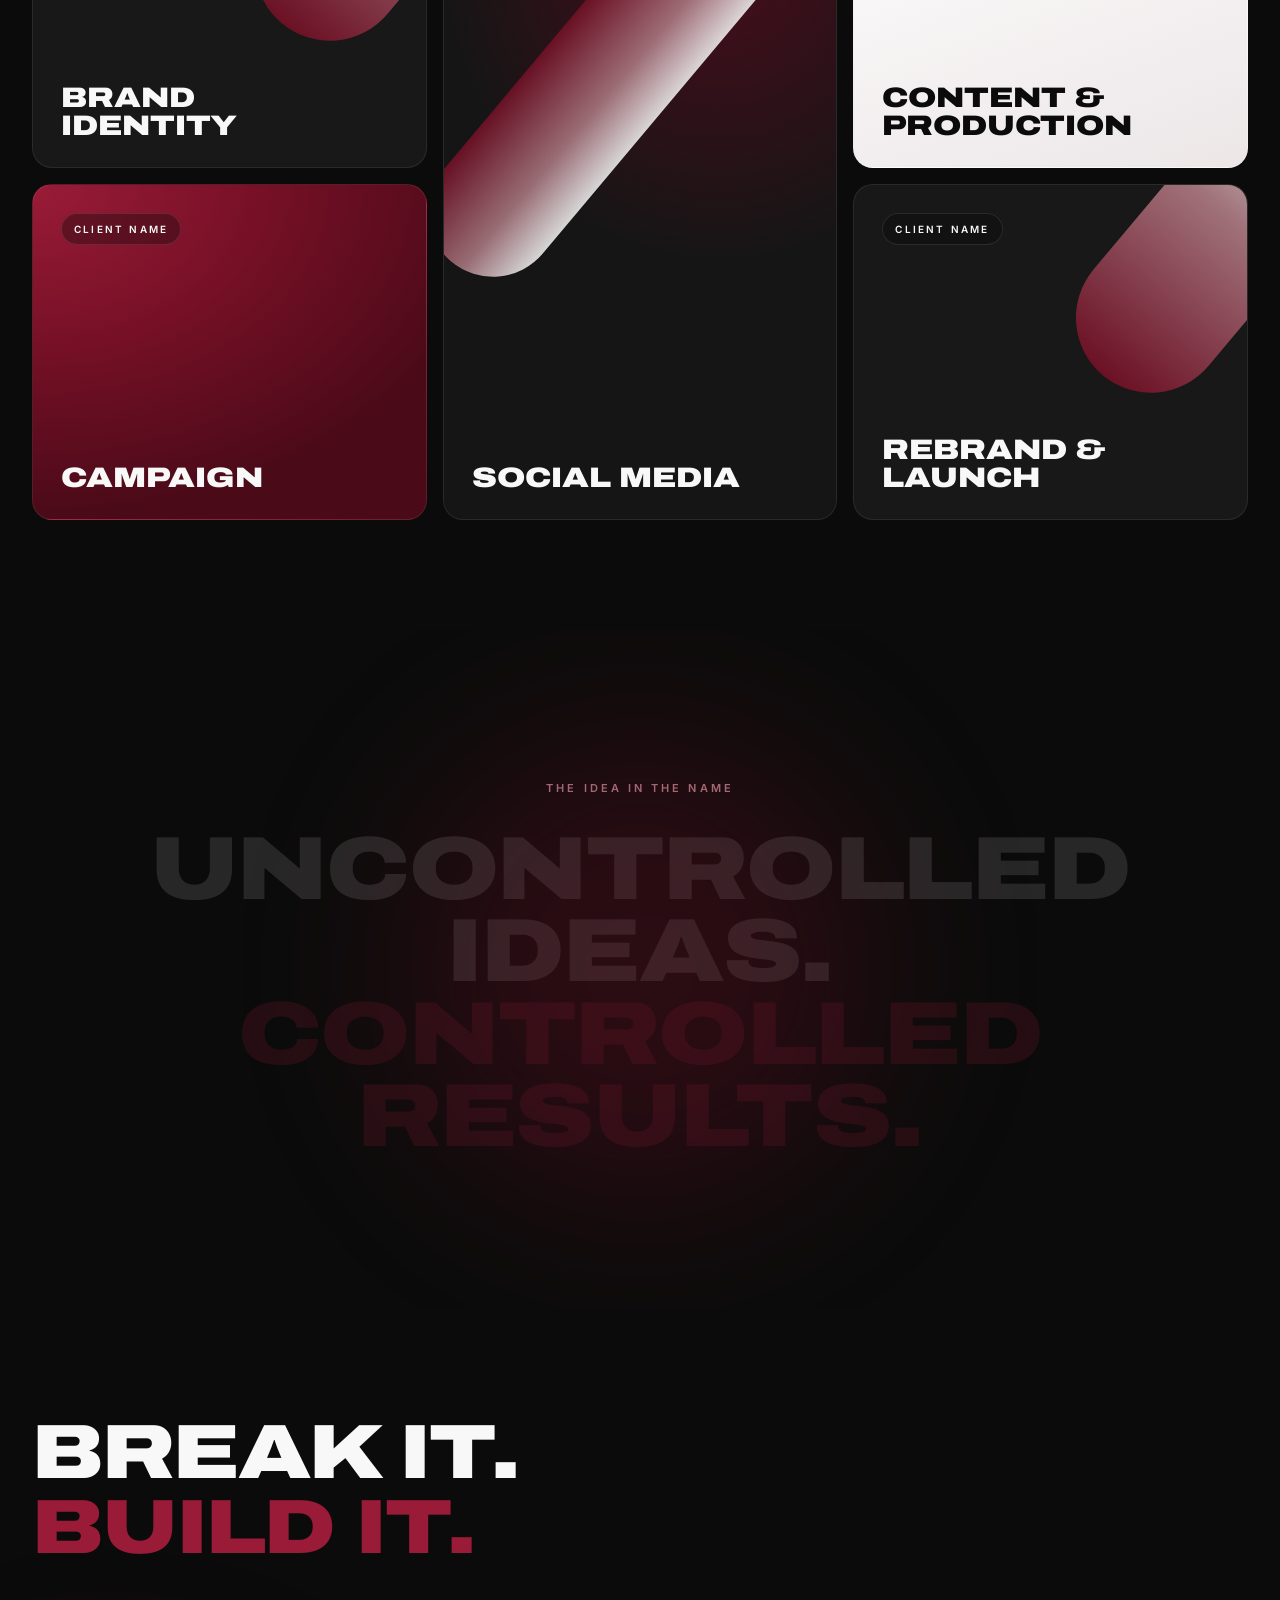
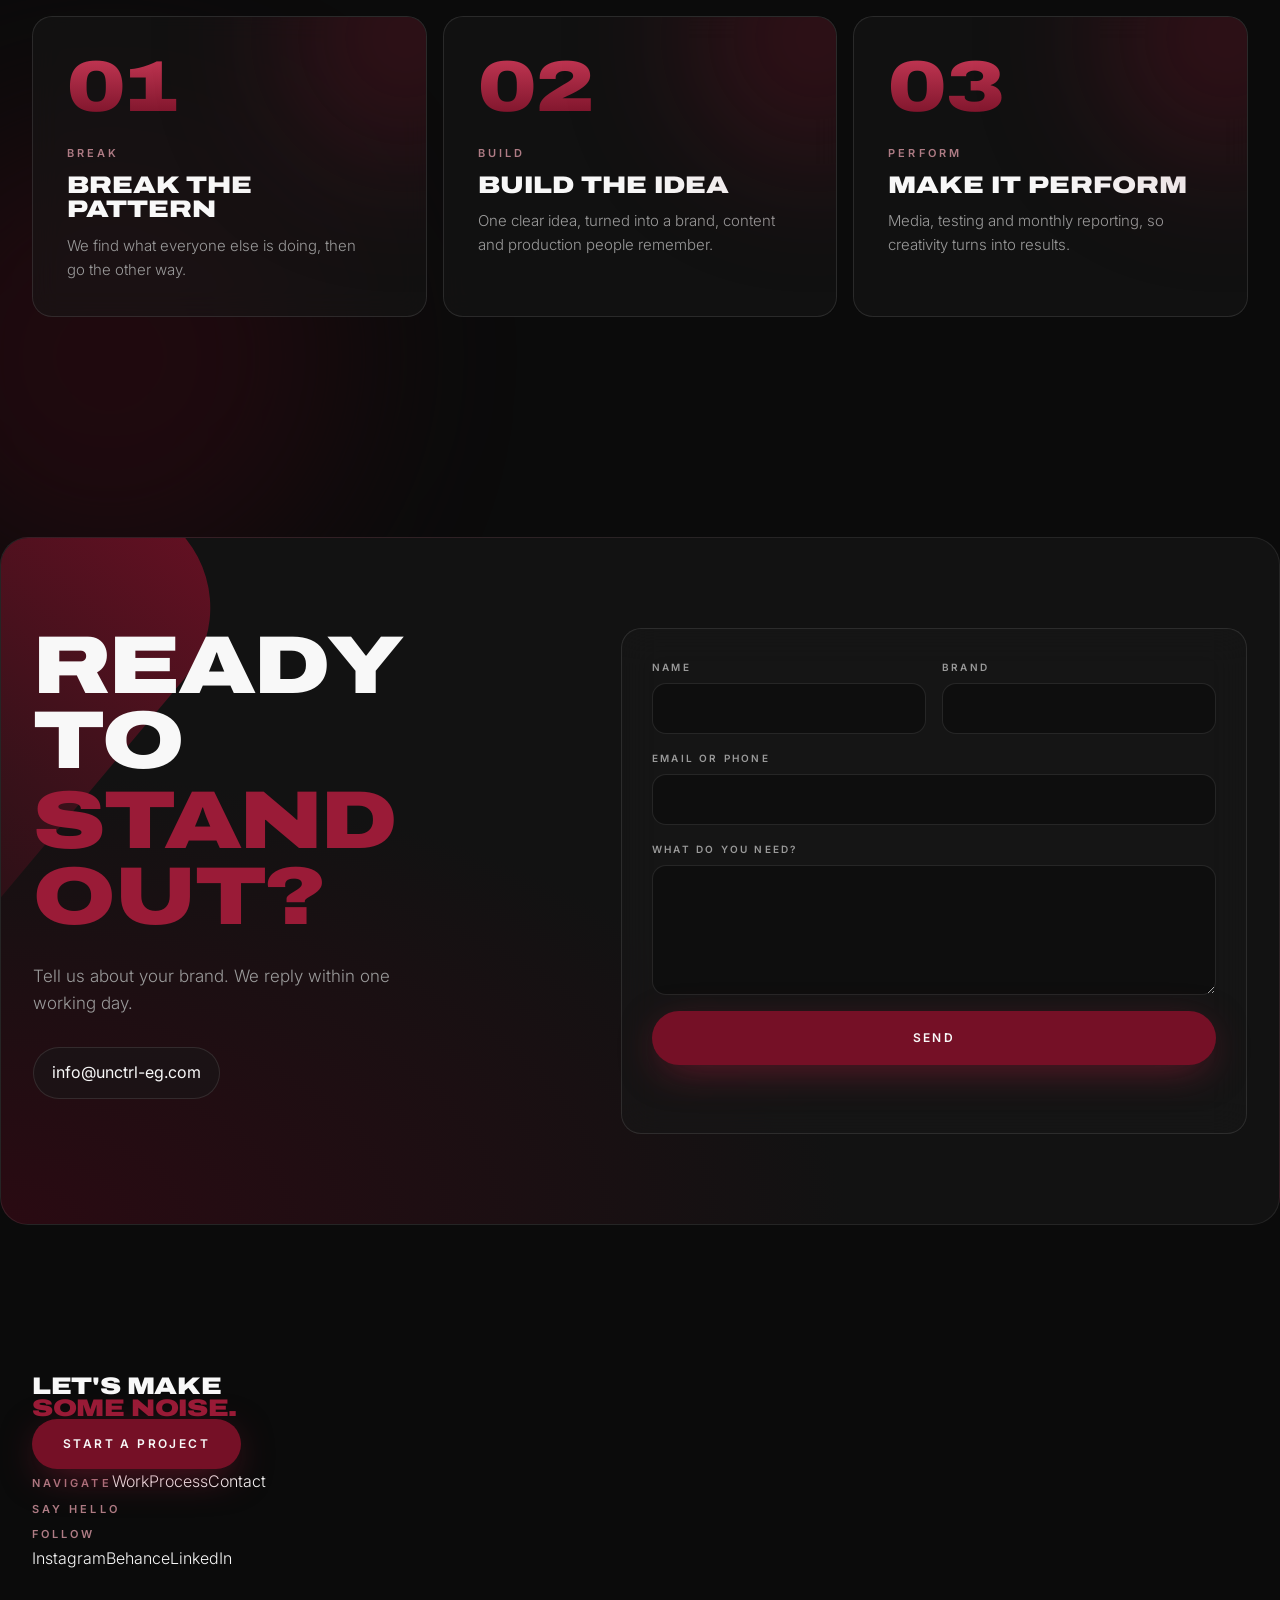
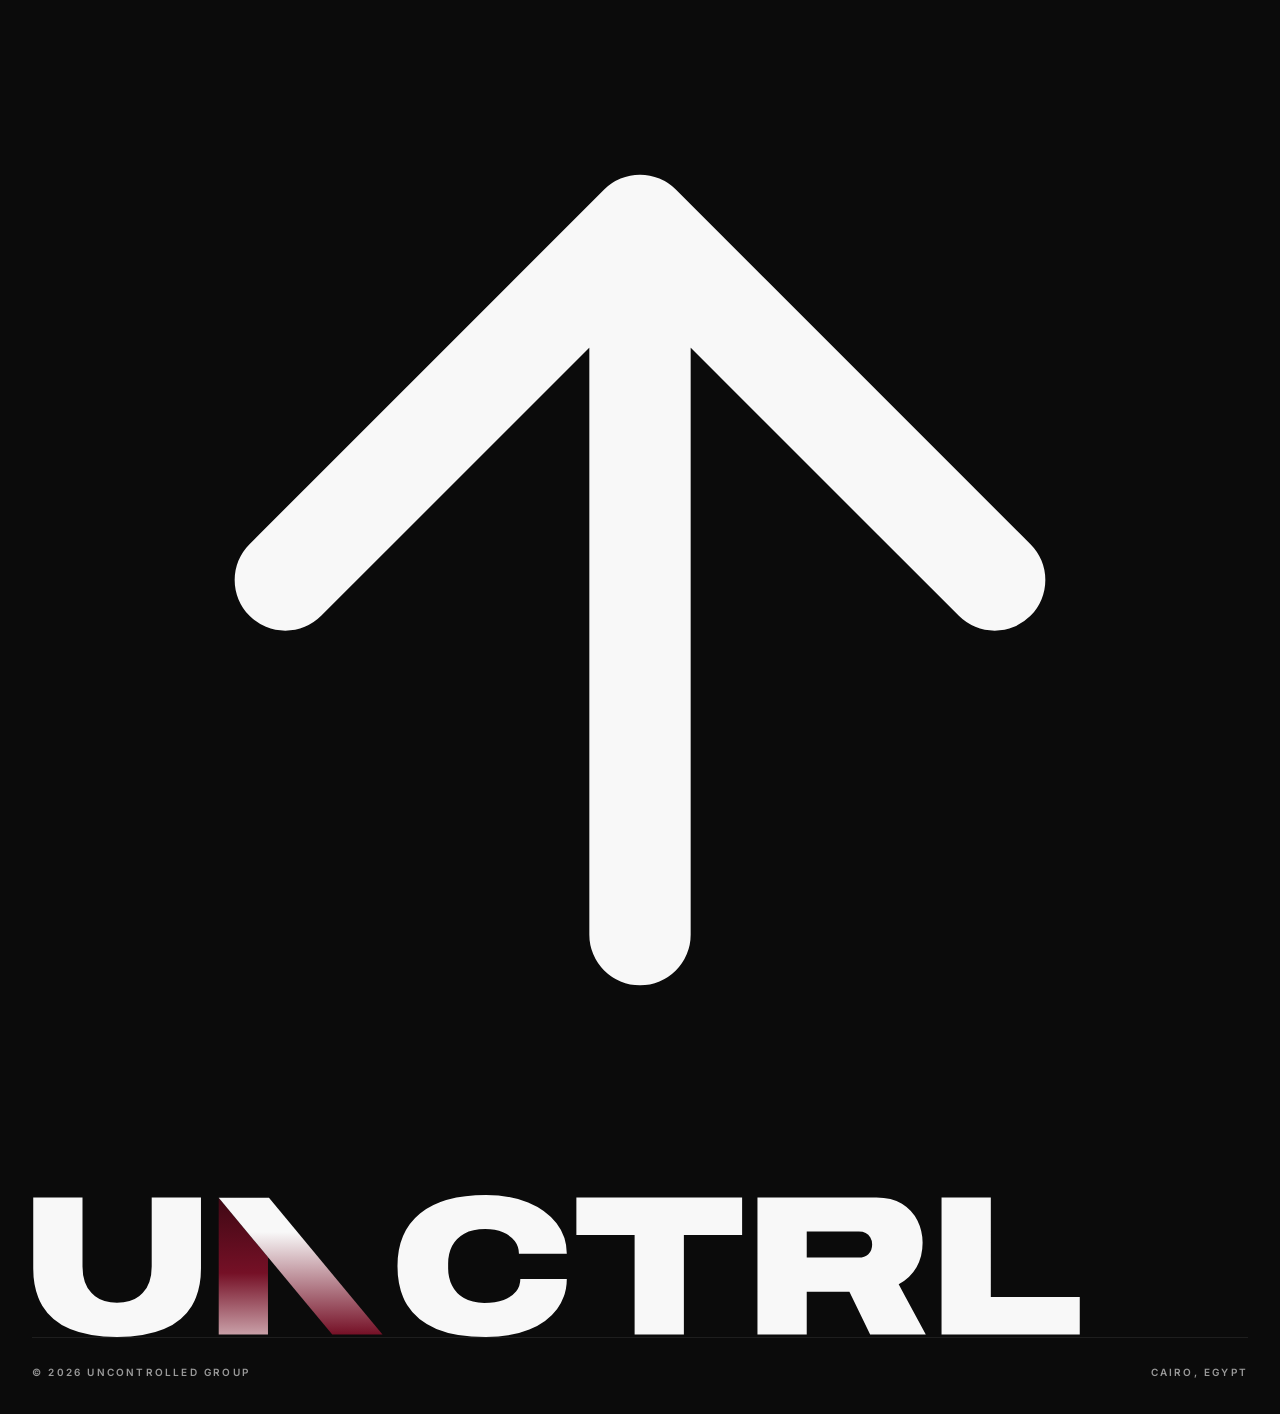
==== commit 78e1994a: "New footer: CTA, links, contact, fitted wordmark" ====
--- a/public/index.html
+++ b/public/index.html
@@ -20,7 +20,7 @@
 <link href="https://fonts.googleapis.com/css2?family=Archivo:wdth,wght@125,900&family=Inter:wght@300;400;600&display=swap" rel="stylesheet">
 <link rel="stylesheet" href="/assets/style.css">
 </head>
-<body data-page="home">
+<body id="top" data-page="home">
 <div class="grain" aria-hidden="true"></div>
 <div class="cursor" aria-hidden="true"><span>View</span></div>
 
@@ -120,8 +120,18 @@
 
 <footer class="site-foot">
   <div class="wrap">
-    <div class="foot-big" aria-hidden="true">UNCTRL</div>
-    <div class="row"><span id="foot-copy"></span><nav id="foot-social" aria-label="Social"></nav></div>
+    <div class="foot-top">
+      <h2 class="display">Let's make<br><span class="accent">some noise.</span></h2>
+      <a class="btn btn-solid" id="foot-mail" href="/#contact">Start a project</a>
+    </div>
+    <div class="foot-cols">
+      <div><span class="label">Navigate</span><a href="/#work">Work</a><a href="/#process">Process</a><a href="/#contact">Contact</a></div>
+      <div><span class="label">Say hello</span><div id="foot-contact"></div></div>
+      <div><span class="label">Follow</span><div id="foot-social"></div></div>
+      <div class="foot-up"><a href="#top" class="up" aria-label="Back to top"><svg viewBox="0 0 24 24" fill="none" stroke="currentColor" stroke-width="2" stroke-linecap="round" stroke-linejoin="round"><path d="M12 19V5M5 12l7-7 7 7"/></svg></a></div>
+    </div>
+    <img class="foot-logo" src="/assets/brand/unctrl-logo-gradient.svg" alt="" aria-hidden="true">
+    <div class="row"><span id="foot-copy"></span><span>Cairo, Egypt</span></div>
   </div>
 </footer>
 
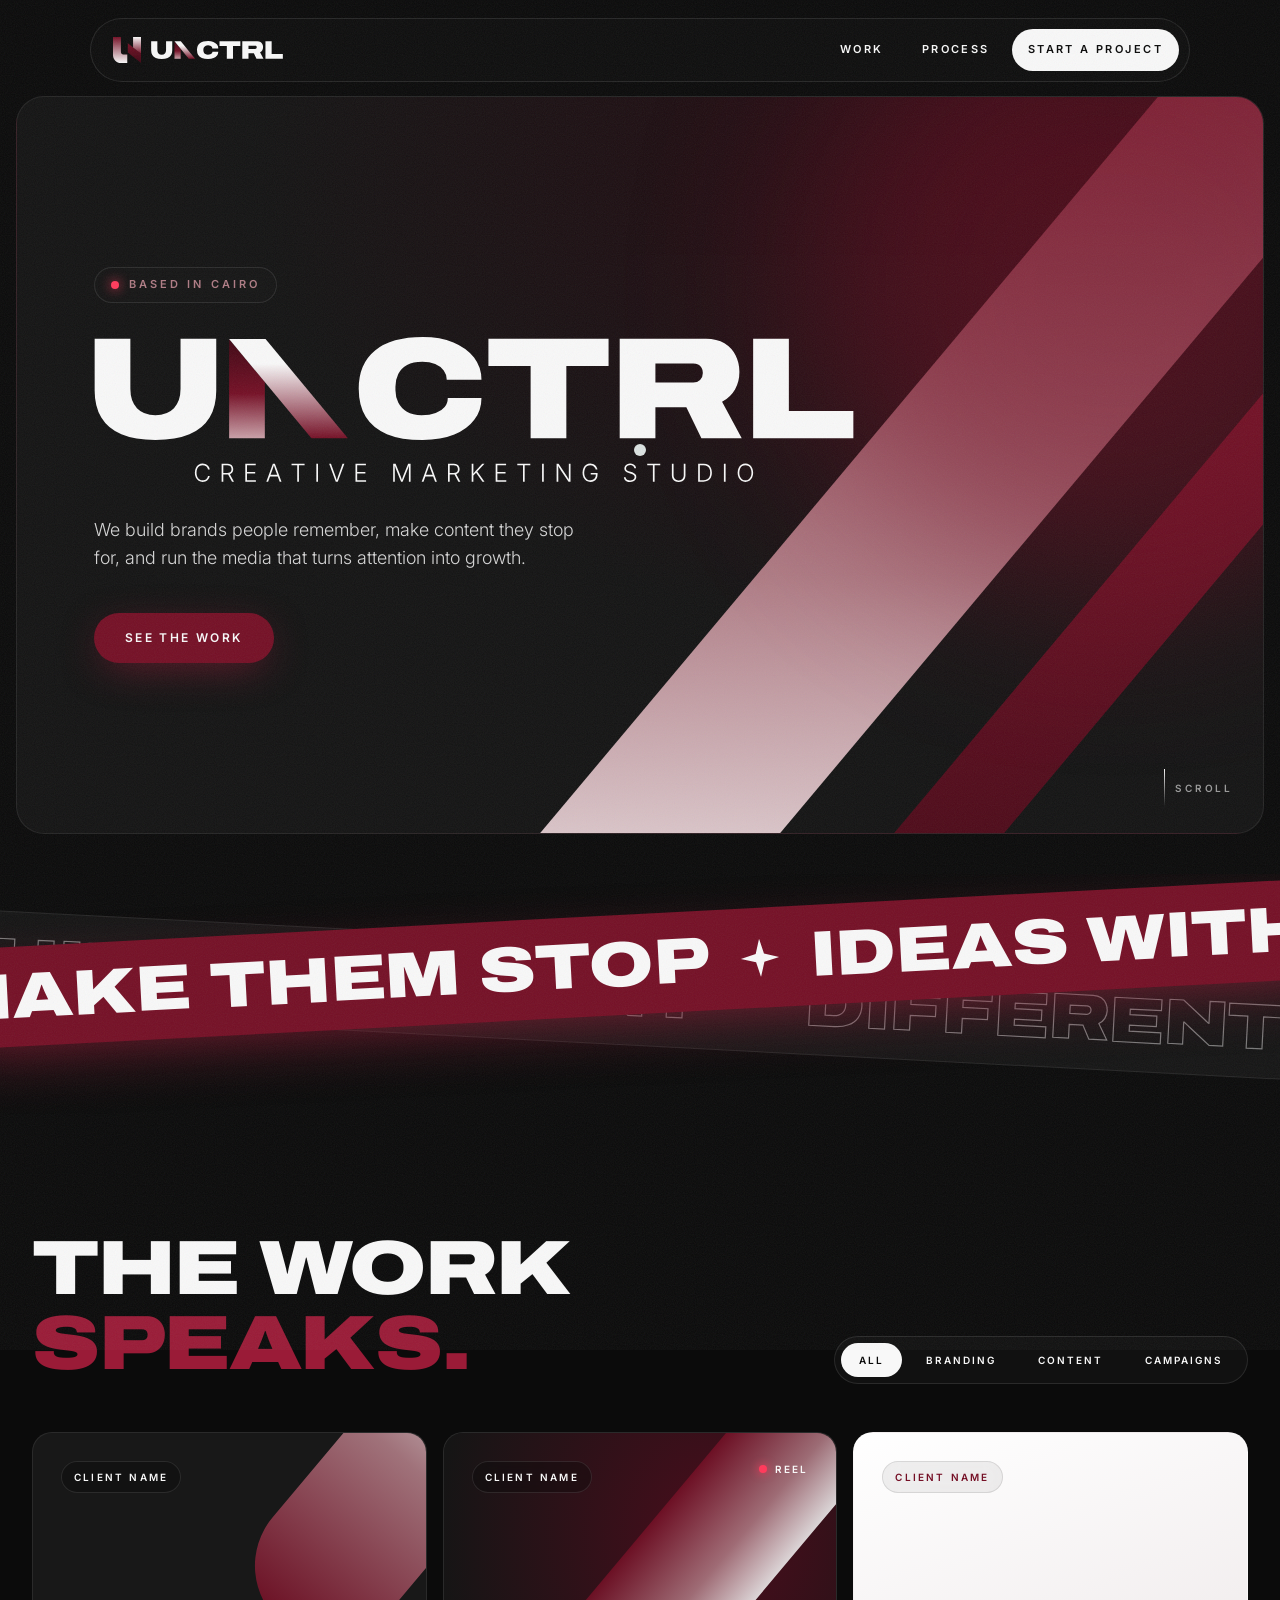
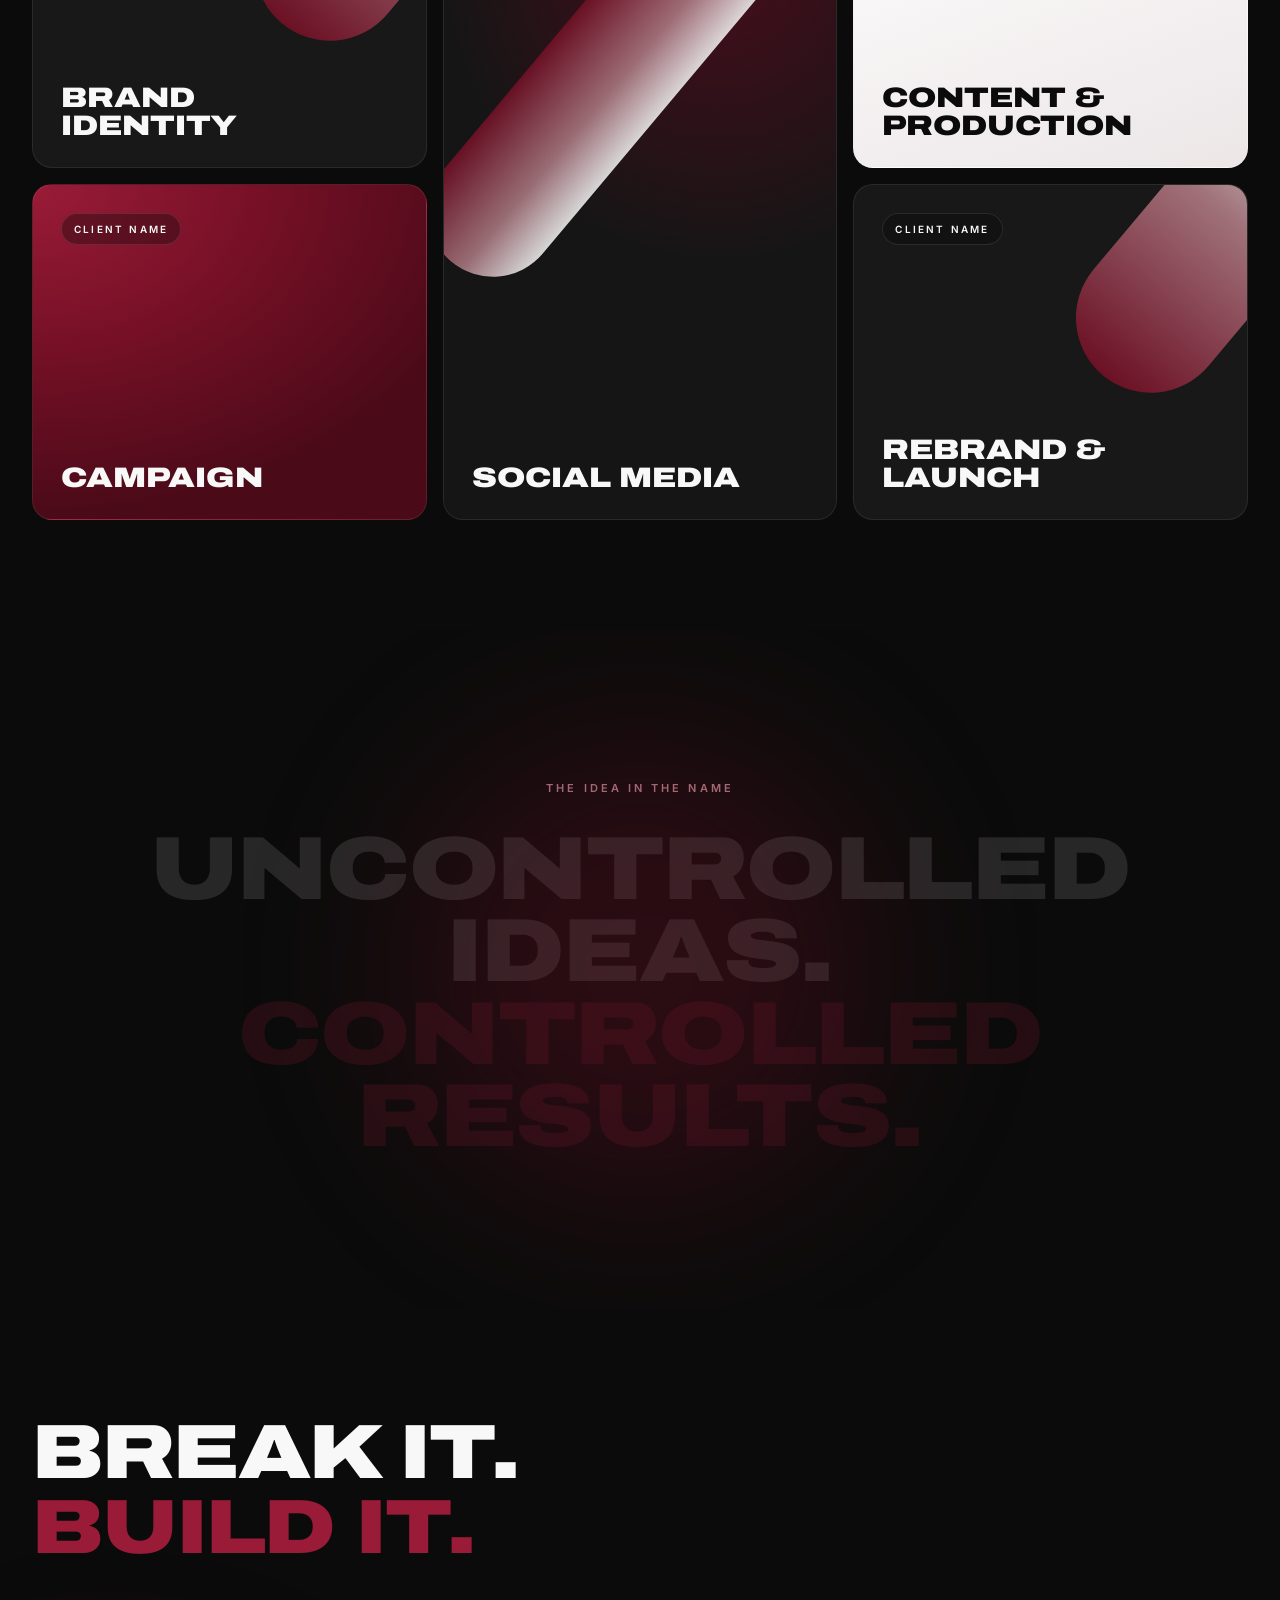
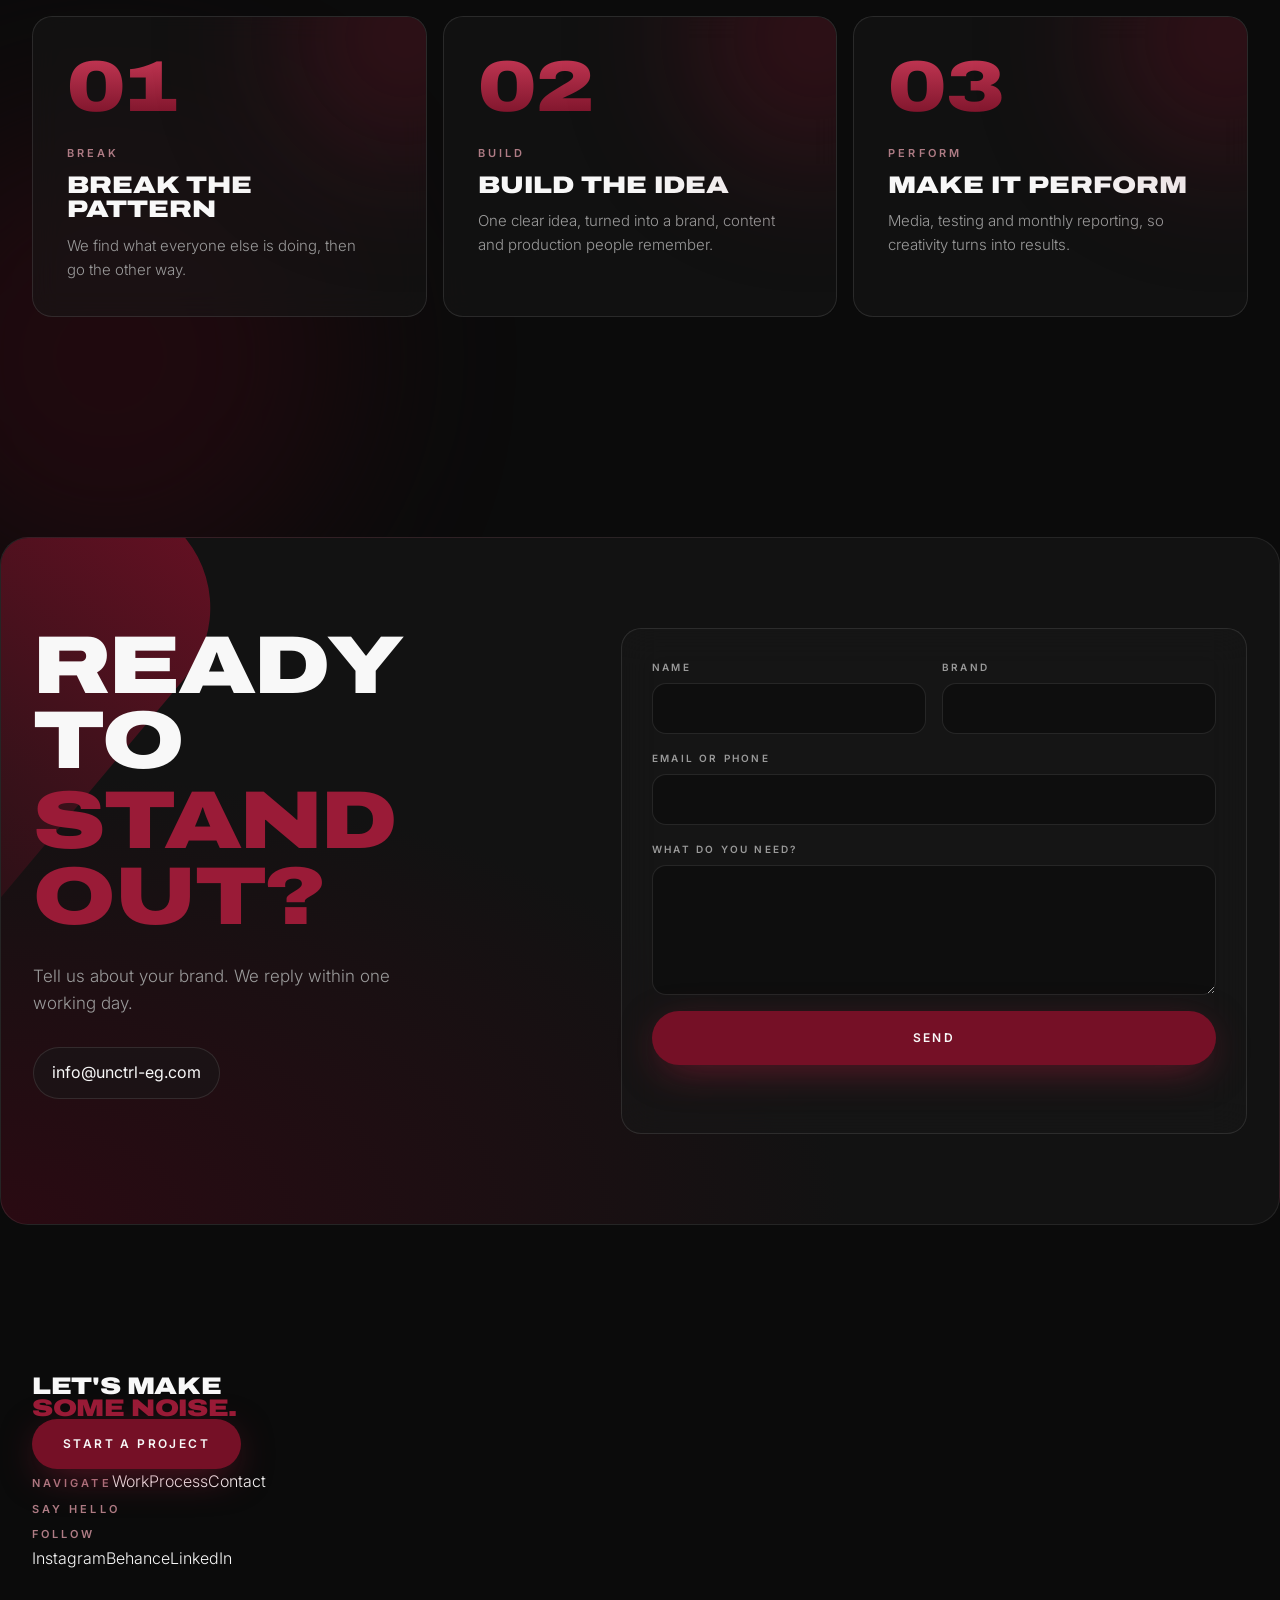
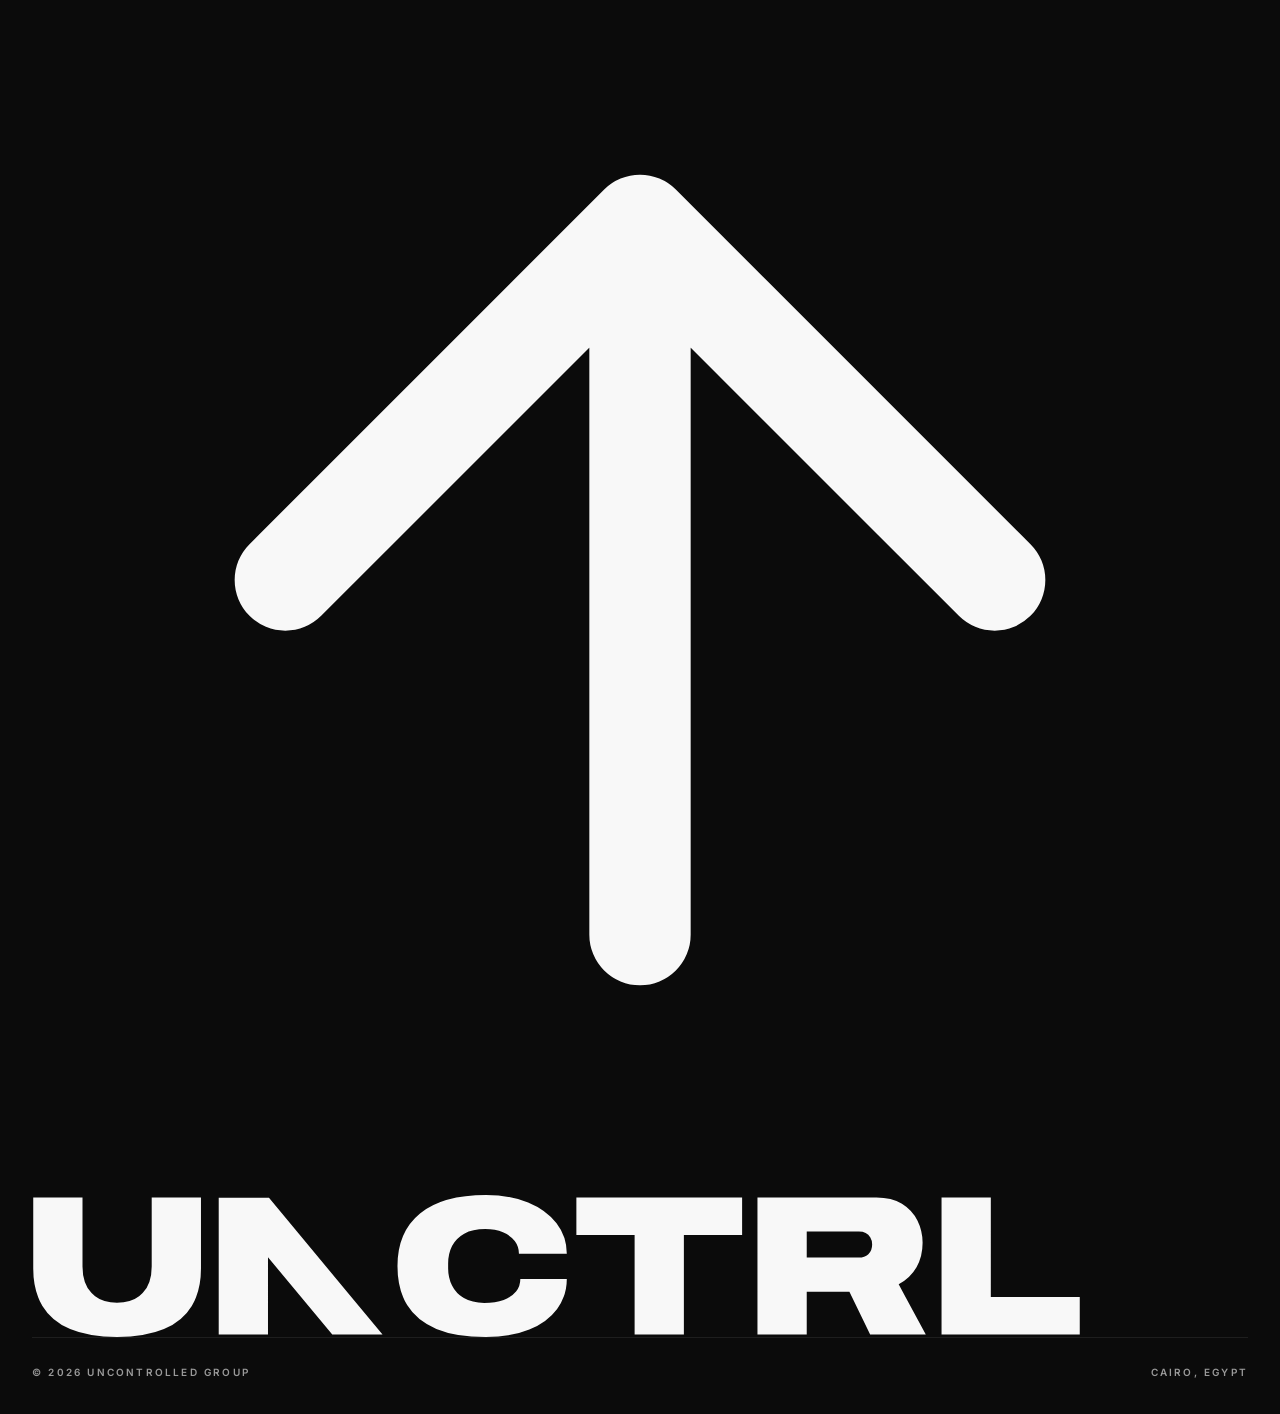
==== commit 03858c1a: "Make footer wordmark a subtle watermark" ====
--- a/public/index.html
+++ b/public/index.html
@@ -130,7 +130,7 @@
       <div><span class="label">Follow</span><div id="foot-social"></div></div>
       <div class="foot-up"><a href="#top" class="up" aria-label="Back to top"><svg viewBox="0 0 24 24" fill="none" stroke="currentColor" stroke-width="2" stroke-linecap="round" stroke-linejoin="round"><path d="M12 19V5M5 12l7-7 7 7"/></svg></a></div>
     </div>
-    <img class="foot-logo" src="/assets/brand/unctrl-logo-gradient.svg" alt="" aria-hidden="true">
+    <img class="foot-logo" src="/assets/brand/unctrl-logo-white.svg" alt="" aria-hidden="true">
     <div class="row"><span id="foot-copy"></span><span>Cairo, Egypt</span></div>
   </div>
 </footer>
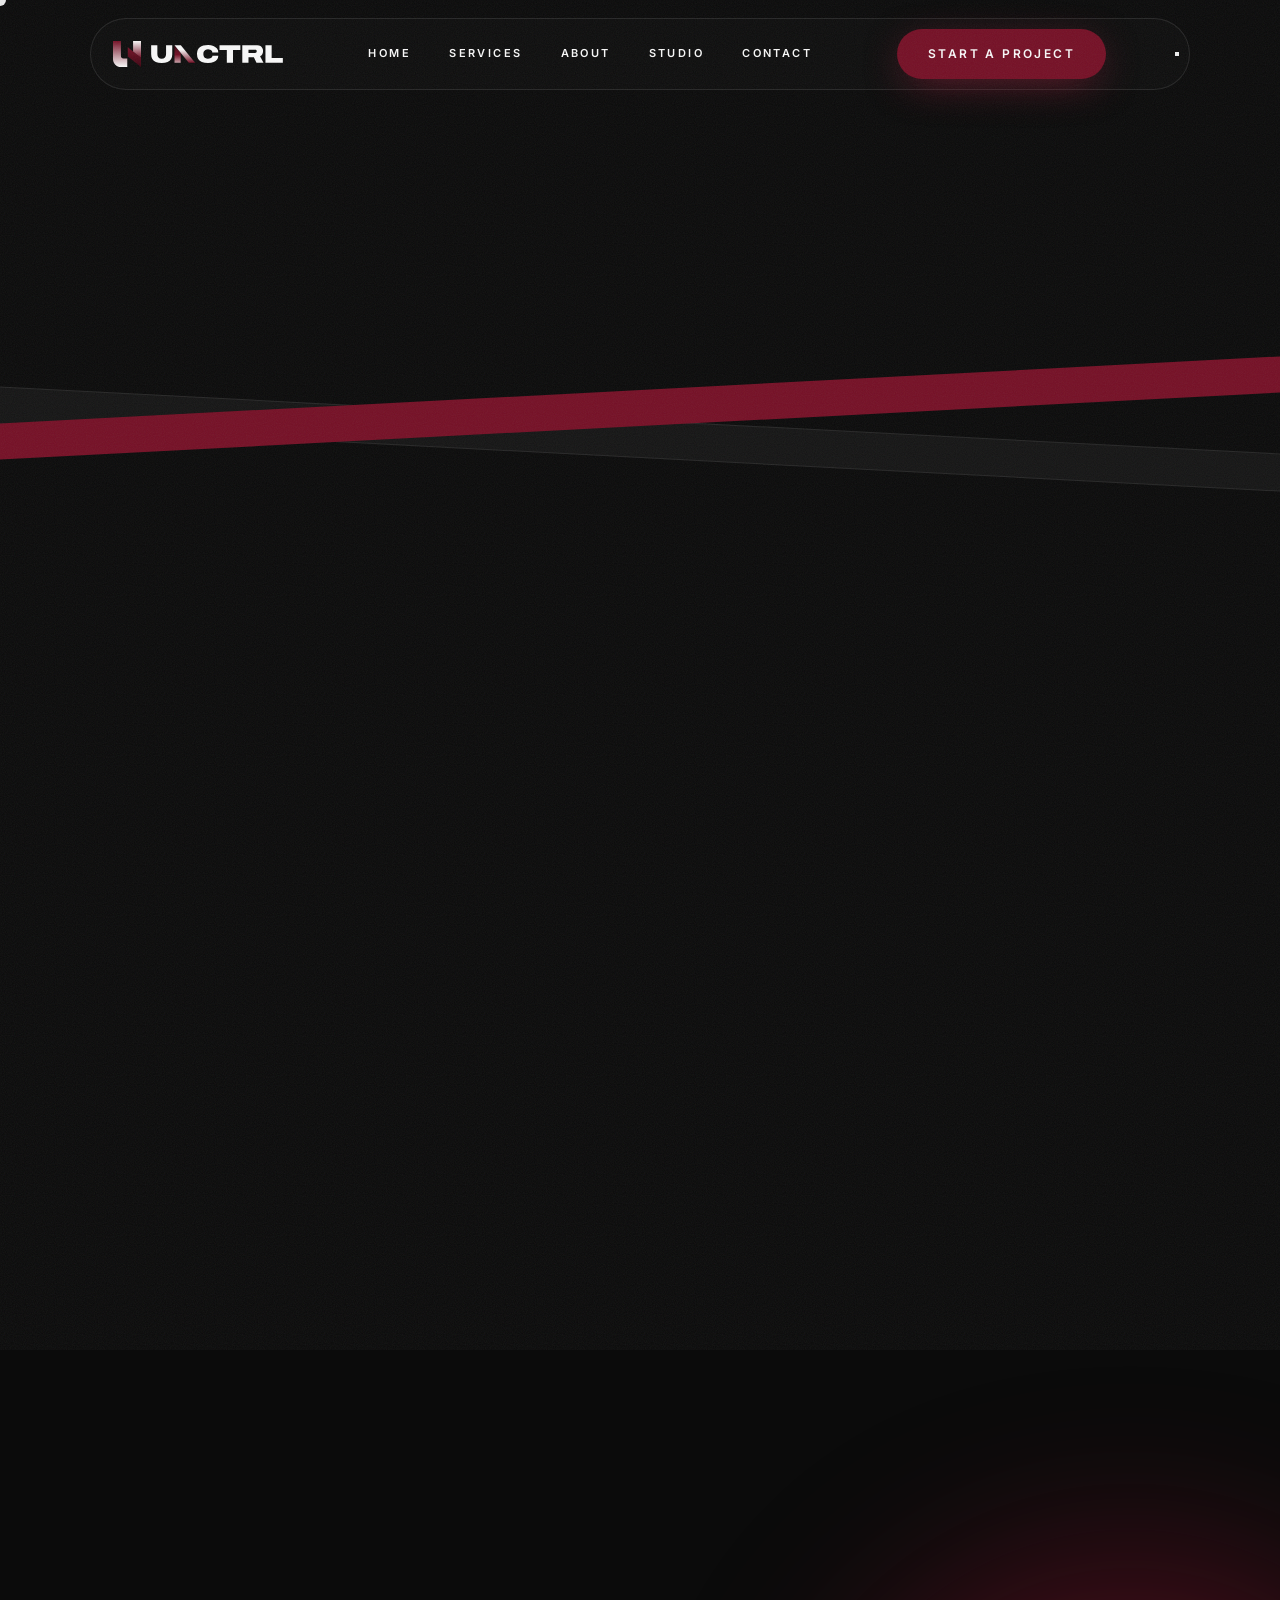
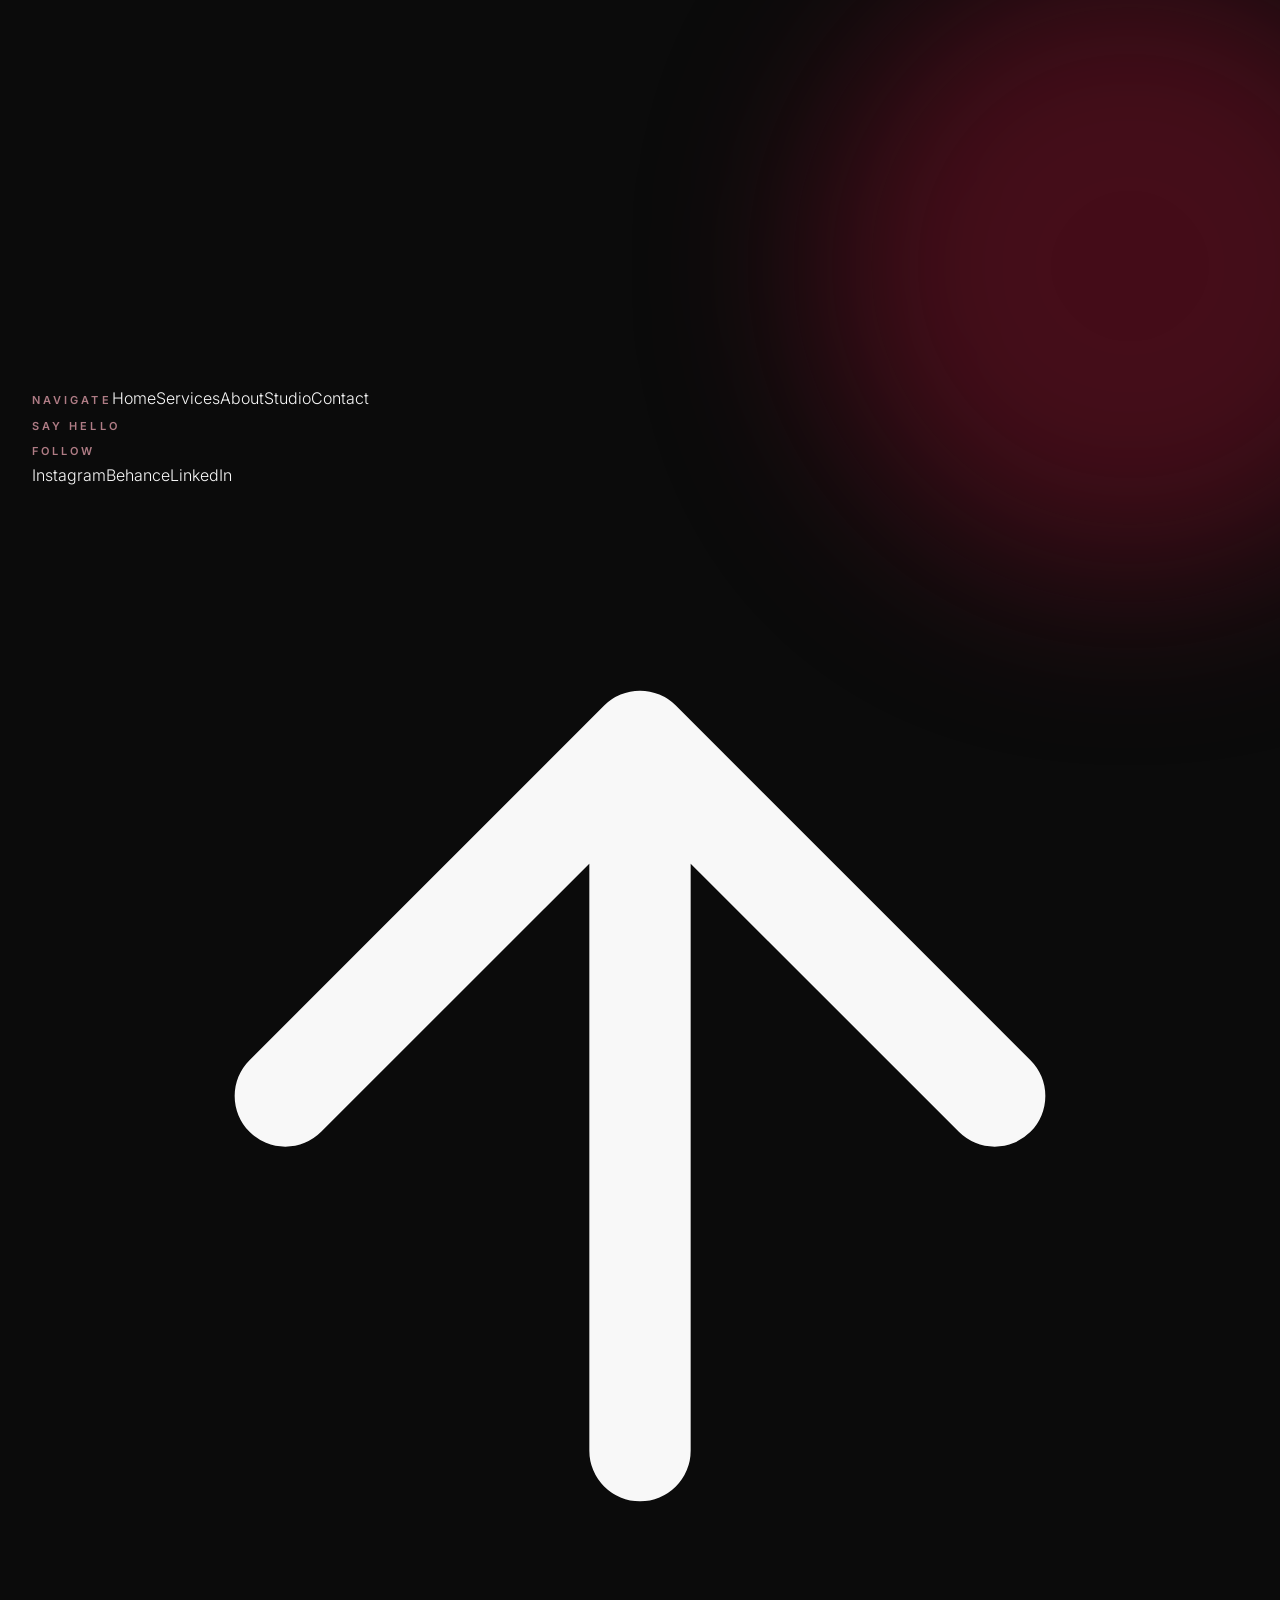
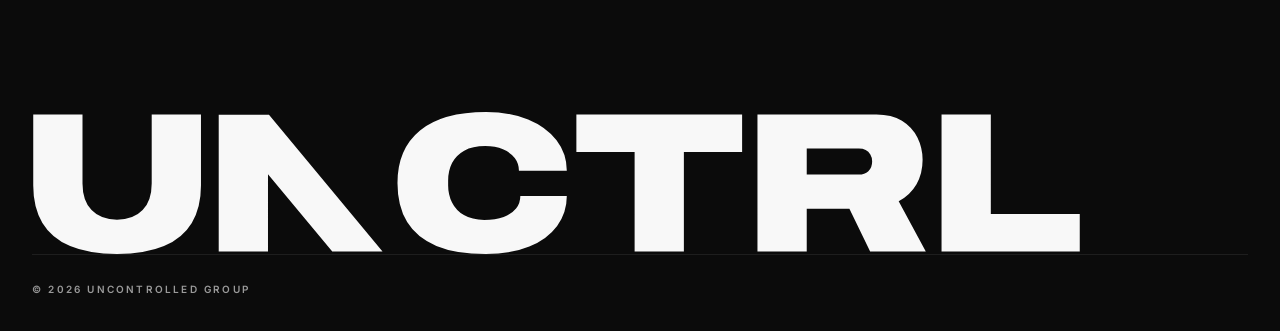
==== commit bd6a0c96: "Multi-page website: Home, Services, About, Studio, Contact with photos and admin-editable content" ====
--- a/public/index.html
+++ b/public/index.html
@@ -4,14 +4,14 @@
 <meta charset="UTF-8">
 <meta name="viewport" content="width=device-width, initial-scale=1">
 <title>UNCTRL | Creative marketing studio</title>
-<meta name="description" content="UNCTRL is a creative marketing studio. We build brands people remember, make content they stop for, and run the media that turns attention into growth.">
+<meta name="description" content="We build brands people remember, make content they stop for, and run the media that turns attention into growth.">
 <link rel="icon" href="/favicon.ico" sizes="48x48">
 <link rel="icon" href="/favicon.svg" type="image/svg+xml">
 <link rel="apple-touch-icon" href="/apple-touch-icon.png">
 <link rel="manifest" href="/site.webmanifest">
 <meta name="theme-color" content="#0B0B0B">
 <meta property="og:title" content="UNCTRL | Creative marketing studio">
-<meta property="og:description" content="Uncontrolled ideas. Controlled results.">
+<meta property="og:description" content="We build brands people remember, make content they stop for, and run the media that turns attention into growth.">
 <meta property="og:image" content="https://unctrl-eg.com/og-image-1200x630.png">
 <meta property="og:image:width" content="1200">
 <meta property="og:image:height" content="630">
@@ -23,123 +23,102 @@
 <body id="top" data-page="home">
 <div class="grain" aria-hidden="true"></div>
 <div class="cursor" aria-hidden="true"><span>View</span></div>
-
 <header class="site-head">
   <div class="bar">
     <a class="brand" href="/" aria-label="UNCTRL home">
       <img class="icon" src="/assets/brand/unctrl-icon-gradient.svg" alt="">
       <img class="word" src="/assets/brand/unctrl-logo-gradient.svg" alt="UNCTRL">
     </a>
-    <nav class="nav" aria-label="Main">
-      <a href="#work">Work</a>
-      <a href="#process">Process</a>
-      <a class="cta" href="#contact">Start a project</a>
-    </nav>
+    <nav class="nav" aria-label="Main"><a href="/" aria-current=page>Home</a><a href="/services">Services</a><a href="/about">About</a><a href="/studio">Studio</a><a href="/contact">Contact</a></nav>
+    <a class="btn btn-solid nav-cta" href="/contact">Start a project</a>
+    <button class="menu-btn" type="button" aria-expanded="false" aria-controls="mnav"><span></span><span></span><span class="sr-only">Menu</span></button>
   </div>
 </header>
+<div class="mnav" id="mnav" hidden>
+  <nav aria-label="Mobile"><a href="/" aria-current=page>Home</a><a href="/services">Services</a><a href="/about">About</a><a href="/studio">Studio</a><a href="/contact">Contact</a></nav>
+  <a class="btn btn-solid" href="/contact">Start a project</a>
+</div>
+<main>
 
-<main>
-  <div class="hero">
-    <div class="hero-card">
-      <span class="glow g1" aria-hidden="true"></span>
-      <span class="hero-slash two intro" aria-hidden="true"></span>
-      <span class="hero-slash intro" aria-hidden="true"></span>
-      <div class="hero-inner">
-        <span class="hero-kicker label intro" id="kicker"><i></i><span id="kicker-text"></span></span>
-        <h1 class="intro d1"><img class="hero-logo" src="/assets/brand/unctrl-logo-tagline-gradient.svg" alt="UNCTRL"><span class="sr-only" id="tagline-sr"></span></h1>
-        <p class="hero-line intro d2" id="hero-line"></p>
-        <div class="hero-actions intro d3">
-          <a class="btn btn-solid" href="#work">See the work</a>
-          <button class="play" id="play" type="button" hidden><span class="ring"><svg viewBox="0 0 24 24" fill="currentColor"><path d="M6 4l14 8-14 8z"/></svg></span>Play showreel</button>
-        </div>
-      </div>
-      <a class="scroll-cue" href="#work"><span></span>Scroll</a>
+<section class="hero2">
+  <div class="hero2-media intro" id="hero-media">
+    <img id="hero-img" alt="">
+    <span class="hero2-slash" aria-hidden="true"></span>
+  </div>
+  <div class="wrap hero2-inner">
+    <span class="label intro" id="hero-label"></span>
+    <h1 class="display hero2-title" id="hero-title"></h1>
+    <p class="hero2-text intro d2" id="hero-text"></p>
+    <div class="hero-actions intro d3">
+      <a class="btn btn-solid" href="/studio">See the work</a>
+      <a class="btn btn-line" href="/contact">Let's talk</a>
+      <button class="play" id="play" type="button" hidden><span class="ring"><svg viewBox="0 0 24 24" fill="currentColor"><path d="M6 4l14 8-14 8z"/></svg></span>Showreel</button>
     </div>
   </div>
+  <div class="wrap hero2-foot intro d3"><span class="label" id="hero-strip"></span><a class="scroll-cue" href="#work"><span></span>Scroll</a></div>
+</section>
 
-  <div class="tapes" aria-hidden="true">
-    <div class="tape t2"><div class="tape-track" id="tape2"></div></div>
-    <div class="tape t1"><div class="tape-track" id="tape1"></div></div>
+<div class="tapes" aria-hidden="true">
+  <div class="tape t2"><div class="tape-track" id="tape2"></div></div>
+  <div class="tape t1"><div class="tape-track" id="tape1"></div></div>
+</div>
+
+<section id="work">
+  <div class="wrap">
+    <div class="sec-head"><h2 class="display reveal" id="work-title"></h2><a class="btn btn-line fade" href="/studio">All projects</a></div>
+    <div class="rows" id="work-rows"></div>
   </div>
+  <img class="row-preview" id="row-preview" alt="" aria-hidden="true">
+</section>
 
-  <section id="work">
-    <div class="wrap">
-      <div class="sec-head">
-        <h2 class="display reveal" id="work-title"></h2>
-        <div class="filters fade" id="filters" role="group" aria-label="Filter projects"></div>
-      </div>
-      <div class="work-grid" id="work-grid"></div>
-    </div>
-  </section>
+<section class="band">
+  <div class="wrap band-grid">
+    <h2 class="display reveal" id="statement-title"></h2>
+    <p class="fade" id="statement-text"></p>
+  </div>
+</section>
 
-  <section class="statement">
-    <span class="glow g1" aria-hidden="true"></span>
-    <div class="wrap">
-      <span class="label" id="statement-label"></span>
-      <h2 class="display" id="statement"></h2>
-    </div>
-  </section>
+<section class="svc-preview">
+  <div class="wrap">
+    <div class="sec-head"><div><span class="label fade" id="svc-label"></span><h2 class="display reveal" id="svc-title"></h2></div><a class="btn btn-line fade" href="/services">All services</a></div>
+    <div class="svc-grid" id="svc-grid"></div>
+  </div>
+</section>
 
-  <section class="process" id="process">
-    <span class="glow g2" aria-hidden="true"></span>
-    <div class="wrap">
-      <div class="sec-head"><h2 class="display reveal" id="process-title"></h2></div>
-      <div class="steps" id="steps"></div>
-    </div>
-  </section>
+<section class="beliefs-sec">
+  <div class="wrap">
+    <span class="label fade" id="beliefs-label"></span>
+    <div class="beliefs" id="beliefs"></div>
+  </div>
+</section>
 
-  <section class="clients" id="clients" hidden>
-    <div class="wrap">
-      <span class="label" id="clients-title"></span>
-      <div class="logos" id="logos"></div>
-    </div>
-  </section>
-
-  <section class="contact" id="contact">
-    <div class="panel">
-      <span class="slash-bg" aria-hidden="true"></span>
-      <div class="wrap grid">
-        <div>
-          <h2 class="display reveal" id="contact-title"></h2>
-          <p class="lead fade" id="contact-text"></p>
-          <div class="direct fade" id="direct"></div>
-        </div>
-        <form class="cform fade" id="cform" novalidate>
-          <label>Name<input name="name" autocomplete="name" required></label>
-          <label>Brand<input name="brand" autocomplete="organization"></label>
-          <label class="full">Email or phone<input name="contact" autocomplete="email" required></label>
-          <label class="full">What do you need?<textarea name="message" required></textarea></label>
-          <input class="sr-only" name="website" tabindex="-1" autocomplete="off" aria-hidden="true">
-          <button class="btn btn-solid" type="submit">Send</button>
-          <p class="form-msg" id="form-msg" role="status"></p>
-        </form>
-      </div>
-    </div>
-  </section>
+<section class="clients" id="clients" hidden>
+  <div class="wrap"><span class="label" id="clients-title"></span><div class="logos" id="logos"></div></div>
+</section>
+<section class="cta-band">
+  <span class="glow g1" aria-hidden="true"></span>
+  <div class="wrap">
+    <h2 class="display reveal" id="cta-title"></h2>
+    <div class="cta-actions fade"><a class="btn btn-white" href="/contact">Start a project</a><a class="btn btn-line" id="cta-mail" href="/contact">Email us</a></div>
+  </div>
+</section>
 </main>
-
 <footer class="site-foot">
   <div class="wrap">
-    <div class="foot-top">
-      <h2 class="display">Let's make<br><span class="accent">some noise.</span></h2>
-      <a class="btn btn-solid" id="foot-mail" href="/#contact">Start a project</a>
-    </div>
     <div class="foot-cols">
-      <div><span class="label">Navigate</span><a href="/#work">Work</a><a href="/#process">Process</a><a href="/#contact">Contact</a></div>
+      <div><span class="label">Navigate</span><a href="/">Home</a><a href="/services">Services</a><a href="/about">About</a><a href="/studio">Studio</a><a href="/contact">Contact</a></div>
       <div><span class="label">Say hello</span><div id="foot-contact"></div></div>
       <div><span class="label">Follow</span><div id="foot-social"></div></div>
       <div class="foot-up"><a href="#top" class="up" aria-label="Back to top"><svg viewBox="0 0 24 24" fill="none" stroke="currentColor" stroke-width="2" stroke-linecap="round" stroke-linejoin="round"><path d="M12 19V5M5 12l7-7 7 7"/></svg></a></div>
     </div>
     <img class="foot-logo" src="/assets/brand/unctrl-logo-white.svg" alt="" aria-hidden="true">
-    <div class="row"><span id="foot-copy"></span><span>Cairo, Egypt</span></div>
+    <div class="row"><span id="foot-copy"></span><span id="foot-address"></span></div>
   </div>
 </footer>
-
-<div class="modal" id="modal" role="dialog" aria-modal="true" aria-label="Showreel">
+<div class="modal" id="modal" role="dialog" aria-modal="true" aria-label="Video">
   <button class="btn btn-line close" type="button">Close</button>
   <div class="frame"></div>
 </div>
-
 <script src="/assets/app.js"></script>
 </body>
 </html>
